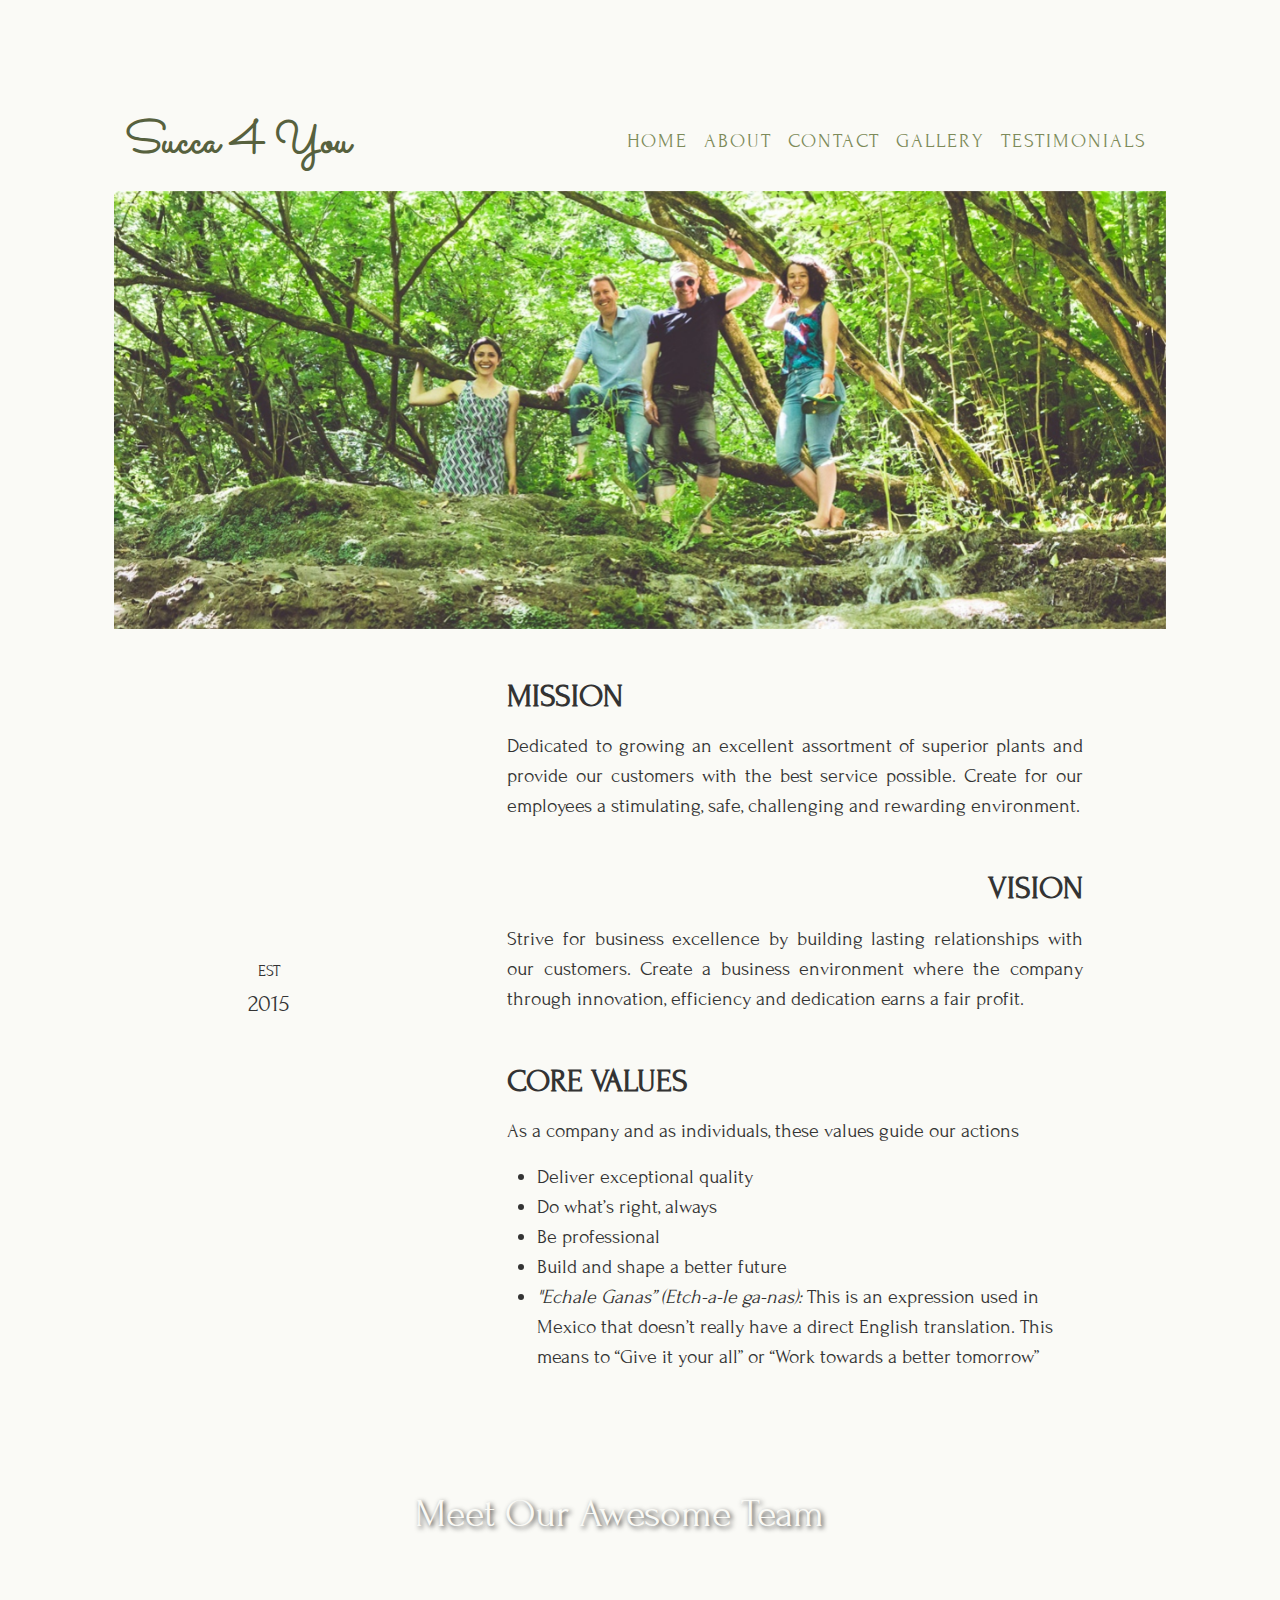
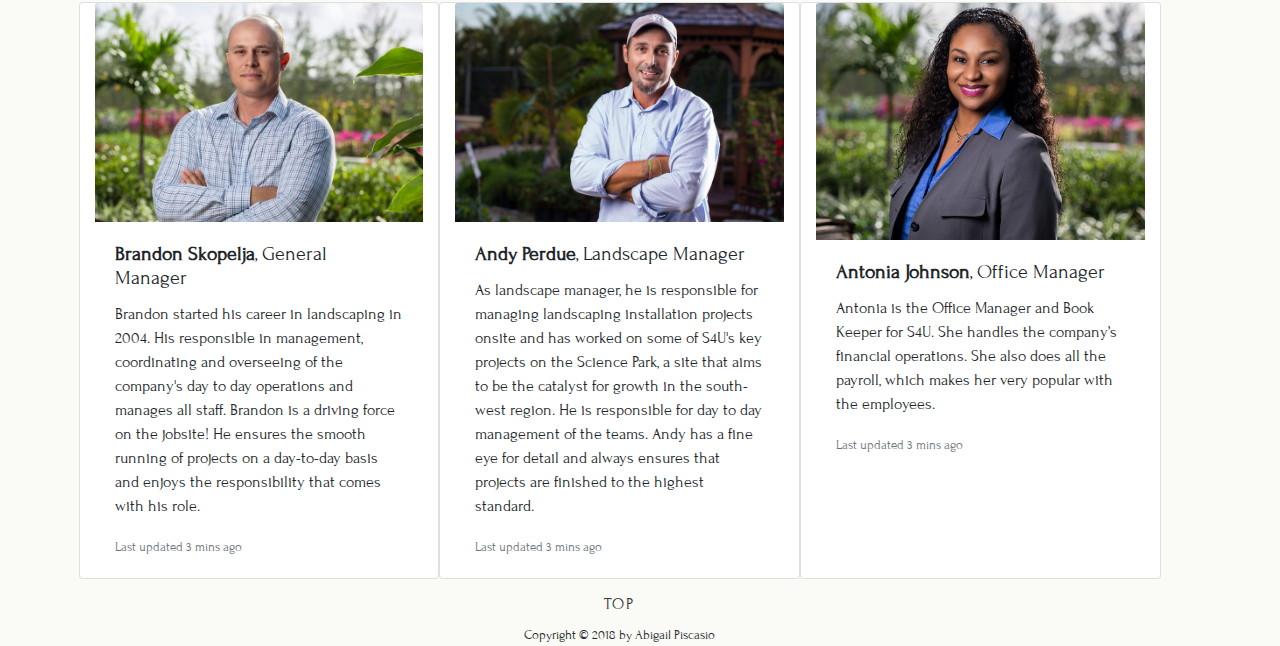
==== about.html @ 158b6eea "capstone1 final-ish" ====
<!DOCTYPE html>
<html lang="en">
<head>
	<meta charset="utf-8">
	<meta name="viewport" content="width=device-width, initial-scale=1.0, maximum-scale=1.0, shrink-to-fit=no">
	<meta http-equiv="X-UA-Compatible" content="IE-Edge">

	<title> Capstone 1 | About Us </title>

	<!-- bootstrap css -->
	<link rel="stylesheet" type="text/css" href="assets/css/bootstrap.min.css">

	<!-- external css -->
	<link rel="stylesheet" type="text/css" href="assets/css/style.css">

	<!-- google fonts -->
	<link href="https://fonts.googleapis.com/css?family=Forum|Kristi|Sacramento|Lusitana" rel="stylesheet">

	<!-- fontawesome -->
	<link rel="stylesheet" href="https://use.fontawesome.com/releases/v5.4.1/css/all.css" integrity="sha384-5sAR7xN1Nv6T6+dT2mhtzEpVJvfS3NScPQTrOxhwjIuvcA67KV2R5Jz6kr4abQsz" crossorigin="anonymous">

	<!-- animate css -->
	<link rel="stylesheet" type="text/css" href="assets/css/animate.css">
</head>
<body>

	<div class="container-fluid"> <!-- px-0 removes padding but not advisable. better use px-0 inside container fluid -->
		<div id="about-land" class="about-land">
			
			<nav id="navbar" class="navbar navbar-expand-lg sticky-top bglightgray">
				<a class="navbar-brand p" href="index.html"><i class="fas fa-spa"></i> Succa 4 You</a>

				<button class="navbar-toggler bglightolive" type="button" data-toggle="collapse" data-target="#navbar-nav">
					<span class="navbar-toggler-icon"></span>
				</button>

				<!-- data-target = navbar-nav (items) -->
				<div id="navbar-nav" class="collapse navbar-collapse"> <!-- holds the menu items -->
					<ul class="navbar-nav text-center ml-auto"> <!-- right indent -->
						<li class="nav-item">
							<a class="nav-link" href="home.html">Home</a>
						</li>
						<li class="nav-item">
							<a class="nav-link active" href="about.html">About</a>
						</li>
						<li class="nav-item">
							<a class="nav-link" href="contact.html">Contact</a>
						</li>
						<li class="nav-item">
							<a class="nav-link" href="gallery.html">Gallery</a>
						</li>
						<li class="nav-item">
							<a class="nav-link" href="testimonials.html">Testimonials</a>
						</li>
					</ul>
				</div> <!-- end navbar items -->

			</nav> <!-- end navbar -->

			<div id="aboutSlides" class="carousel slide" data-ride="carousel">
			  	<div class="carousel-inner">
				    <div class="carousel-item active">
				      	<img class="d-block w-100" src="assets/images/team/team1.jpg" alt="First slide">
					    <div class="carousel-caption d-none d-md-block">
						    <!-- <section id="jumbotron-about" class="jumbotron mb-0">
								<h1 id="landing-about" class="text-center animated zoomIn">Meet our awesome SUCCA-ersss</h1>
							</section> -->
						</div>  
			    	</div>
			    	<div class="carousel-item">
				    	<img class="d-block w-100" src="assets/images/team/team2.jpg" alt="Second slide">
				      		<div class="carousel-caption d-none d-md-block">
					    		<!-- <section id="jumbotron-about" class="jumbotron mb-0">
										<h1 id="landing-about" class="text-center">Meet our awesome SUCCA-ersss</h1>
								</section> -->
					  		</div>
			    		</div>
			    	<div class="carousel-item">
			      		<img class="d-block w-100" src="assets/images/team/team3.jpg" alt="Third slide">
			      		<div class="carousel-caption d-none d-md-block">
				    		<!-- <section id="jumbotron-about" class="jumbotron mb-0">
									<h1 id="landing-about" class="text-center">Meet our awesome SUCCA-ersss</h1>
							</section> --> 
				  		</div>
			    	</div>
				    <div class="carousel-item">
				    	<img class="d-block w-100" src="assets/images/team/team4.jpg" alt="Third slide">
				    	<div class="carousel-caption d-none d-md-block">
				    		<!-- <section id="jumbotron-about" class="jumbotron mb-0">
									<h1 id="landing-about" class="text-center">Meet our awesome SUCCA-ersss</h1>
							</section>  -->
				  		</div>
				    </div>
			    </div> <!-- end of carousel inner -->
			</div> <!-- end of about slides -->


			<div class="row about-section">
				<div class="est col-lg-4 text-center">
					<h6>EST</h6>
					<h4>2015</h4>
					<i class="fas fa-spa"></i>
				</div>
				<div class="col-lg-8">
					<section id="mvsection" class="p-5">
						<h2 class="about-tags mb-3"> Mission </h2>

						<p class="text-justify mb-5">Dedicated to growing an excellent assortment of superior plants and provide our customers with the best service possible. Create for our employees a stimulating, safe, challenging and rewarding environment.</p>


						<h2 class="about-tags mb-3 text-right"> Vision </h2>

						<p class="text-justify mb-5">Strive for business excellence by building lasting relationships with our customers. Create a business environment where the company through innovation, efficiency and dedication earns a fair profit.</p>

						<h2 class="about-tags mb-3"> Core Values </h2>

						<p class="text-justify">As a company and as individuals, these values guide our actions</p>
						<ul>
							<li class="valueslist">Deliver exceptional quality</li>
							<li class="valueslist">Do what’s right, always</li>
							<li class="valueslist">Be professional</li>
							<li class="valueslist">Build and shape a better future</li>
							<li class="valueslist"><em>"Echale Ganas” (Etch-a-le ga-nas): </em>This is an expression used in Mexico that doesn’t really have a direct English translation. This means to “Give it your all” or “Work towards a better tomorrow”</li>
						</ul>

					</section>	<!-- lead makes font size bigger / gives emphasis -->

				</div>

				<section class="row teamsection">

					<div class="col-lg-12 col-md-12 col-12">
						
						<header id="aboutheader" class="col-lg-12">
							<h1 class="py-1 fontlightgray">Meet Our Awesome Team</h1>
							<strong><i class="fab fa-pagelines fontlightgray"></i></strong>
						</header>

						<div class="team1 row">

							<div class="card mb-3 col-lg-4 col-md-4 col-12">
								<img class="card-img-top" src="assets/images/team/staff1.jpg" alt="Card image cap">
								<div class="card-body">
							    	<h5 class="card-title"><strong>Brandon Skopelja</strong>, General Manager</h5>
							    	<p class="card-text">Brandon started his career in landscaping in 2004. His responsible in management, coordinating and overseeing of the company's day to day operations and manages all staff. Brandon is a driving force on the jobsite! He ensures the smooth running of projects on a day-to-day basis and enjoys the responsibility that comes with his role.</p>
								    <p class="card-text"><small class="text-muted">Last updated 3 mins ago</small></p>	
							    </div>
							</div>

							<div class="card mb-3 col-lg-4 col-md-4 col-12">
								<img class="card-img-top" src="assets/images/team/staff2.jpg" alt="Card image cap">
								<div class="card-body">
							    	<h5 class="card-title"><strong>Andy Perdue</strong>, Landscape Manager</h5>
							    	<p class="card-text">As landscape manager, he is responsible for managing landscaping installation projects onsite and has worked on some of S4U's key projects on the Science Park, a site that aims to be the catalyst for growth in the south-west region. He is responsible for day to day management of the teams. Andy has a fine eye for detail and always ensures that projects are finished to the highest standard.
								    <p class="card-text"><small class="text-muted">Last updated 3 mins ago</small></p>	
							    </div>
							</div>

							<div class="card mb-3 col-lg-4 col-md-4 col-12">
								<img class="card-img-top" src="assets/images/team/staff3.jpg" alt="Card image cap">
								<div class="card-body">
							    	<h5 class="card-title"><strong>Antonia Johnson</strong>, Office Manager</h5>
							    	<p class="card-text">Antonia is the Office Manager and Book Keeper for S4U. She handles the company’s financial operations. She also does all the payroll, which makes her very popular with the employees.</p>
								    <p class="card-text"><small class="text-muted">Last updated 3 mins ago</small></p>	
							    </div>
							</div>
							
						</div> <!-- end of team1 -->

					</div>

					<button class="backtotop">
						<a href="#about-land"><i class="fas fa-angle-up"></i></a>
						<h6>TOP</h6>
					</button>

					<footer id="footersection" class="footer bglightgray text-center">
						<div class="contact">
							<a href="https://www.facebook.com/" target="_blank"><i class="fab fa-facebook-square fontdarkolive"></i></a>
							<a href="https://instagram.com/" target="_blank"><i class="fab fa-instagram fontdarkolive"></i></a>
							<a href="https://github.com/" target="_blank"><i class="fab fa-github fontdarkolive"> </i></a>
							<a href="https://gitlab.com/" target="_blank"><i class="fab fa-gitlab fontdarkolive"> </i></a>
							<a href="https://mail.google.com/" target="_blank"><i class="fab fa-github-square fontdarkolive"> </i></a>
						</div>
						<div class="copyright">
							 <small>Copyright &copy; 2018 by Abigail Piscasio</small>
						</div>
					</footer> <!-- end of footer -->

				</section> <!-- end of team section-->
			</div> <!-- end of about section -->			

		</div> <!-- end of about-land -->

	</div> <!-- end of container fluid -->


<!-- jquery first then popper then bootstrap js -->
<!-- jquery -->
<script src="assets/js/jquery-3.3.1.min.js"></script>

<!-- popper -->
<script src="https://cdnjs.cloudflare.com/ajax/libs/popper.js/1.14.3/umd/popper.min.js" integrity="sha384-ZMP7rVo3mIykV+2+9J3UJ46jBk0WLaUAdn689aCwoqbBJiSnjAK/l8WvCWPIPm49" crossorigin="anonymous"></script>

<!-- external bootstrap js -->
<script src="assets/js/bootstrap.min.js"></script>
</body>
</html>
---- assets/css/style.css ----
* {
	margin: 0;
	padding: 0;
	box-sizing: border-box;
	font-family: 'Forum', cursive;
}

html {
	background-color: #fafaf6;
}

#jumbotron-section {
	height: 100vh;
}

.jumbotron hr {
	background-color: #fff;
}

#jumbo-land {
	height: 100vh;
	width: 100%;
	margin: 0 auto;
	padding-top: 15%;
	border-radius: 0; /*bec jumbotron is rounded*/
	background-image: url(../images/bg.jpg);
	background-repeat: no-repeat;
	background-size: cover;
	background-position: center;
	text-align: center;
}

#h1font {
	padding: 15px 0 15px 0;
	color: #fff;
	font-family: 'Sacramento', cursive;
	font-size: 7em;
	font-weight: bolder;
	text-shadow: 5px 5px #333;
/*	-webkit-text-stroke: 1px #333;*/
}

#h1font:hover {
		color: #333;
	text-shadow: 5px 5px #fff;
}

#logoh1 a {
	font-family: 'Sacramento', cursive;
	color: #fff;
	font-size: 6em;
	font-weight: bolder;
	text-shadow: 5px 5px #333;
}

#logoh1 a:hover {
	/*color: #b5b173;*/
	color: #333;
	text-shadow: 5px 5px #fff;
}

a:hover {
	color: #5b6762;
	text-decoration: underline;
}

.jumbotron p {
	background-color: #b5b173;
	margin-top: 250px;
	padding: 10px 0 10px 0;
	width: 70%;
	color: white;
	font-weight: 700;
	letter-spacing: 2px;
	top: 50%;
	left: 50%;
	transform: translate(-50%, -100%);
	position: absolute;
}

#indextohome a {
	text-decoration: none;
	color: #fff;
	font-weight: bolder;
	letter-spacing: 2px;
}

#indextohome {
	background-color: #98ada4;
	color: white;
	border-top: 2px solid #fafaf6;
	border-left: 2px solid #fafaf6;
	padding: 10px 30px 10px 30px;
	border-radius: 20px;
	position: absolute;
	top: 85%;
	left: 50%;
	transform: translate(-50%, 0);
}

#indextohome:hover {
	background-color: #5b6762;
	color: white;
	border-top: 2px solid #fafaf6;
	border-left: 2px solid #fafaf6;
	padding: 10px 30px 10px 30px;
	border-radius: 20px;
}


/*end of landing page*/


.bgdarkolive {
	background-color: #7d8b5a;
}

.bglightolive {
	background-color: #b5b173;
}

.bglightbeige {
	background-color: #eae6d2;
}

.bglightgray {
	background-color: #fafaf6;
}

.bgdarkblue {
	background-color: #5b6762;
}

.bglightblue {
	background-color: #98ada4;
}

.fontdarkolive {
	color: #707d51;
}

.fontlightolive {
	color: #b5b173;
}

.fontlightbeige {
	color: #eae6d2;
}

.fontlightgray {
	color: #fafaf6;
}

.fontdarkblue {
	color: #5b6762;
}

.fontlightblue {
	color: #98ada4;
}

.fontoffblack {
	color: #141414;
}

/*-----------------------start of home page-------------------------*/

.container-fluid {
	background-color: #fafaf6;
}

.home-land {
	width: 85% !important;
	margin: 0 auto;
}

#carouselSlides .carousel-inner img {
	height: 50vh;
	width: 80vh;
}

#carouselSlides {
	width: 99%;
	margin: 0 auto;
}

#navbar {
	padding-top: 100px;
}

.navbar-brand {
	color: #57613e;
	font-size: 45px;
	font-family: 'Sacramento', cursive;
	font-weight: 700;
} /*navbar-brand*/


.nav-link {
	letter-spacing: 2px;
	color: #7d8b5a;
	font-size: 20px;
	text-transform: uppercase;
} /*navbar menu*/

.homepage > q {
	font-size: 26px;
	font-family: 'Lusitana', serif;
	text-align: right !important;
	margin: 10px 30px 20vh 30px;

}

.cardserv {
	border-color: transparent;
    background-color: transparent; 
	position: relative;
} /*services cards*/

.cardserv:after {
	content: "";
    display: block;
    padding-bottom: 100%;
}

.cardserv img {
	position: absolute;
  	width: 100%;
  	height: 100%;
	object-fit: cover;
	position: center;
	border: none;
	border-radius: 0;
	filter: grayscale(100%);
}

.cardserv .card-title {
	background-color: rgba(125,139,90, 0.9);
	color: white;
	padding: 5px;
	letter-spacing: 2px;
	font-weight: bolder;
	border-radius: 20px;
	font-size: 20px;
}

.cardserv:hover img {
	filter: none;
}

.homeintro {
	text-align: center;
}

.homeintro > h2 {
	/*color: #e53939;*/

	color: #5b6762;
	font-weight: bold;
	letter-spacing: 3px;
}

.homeintro h4 {
	color: #332b25;
}

.homeintro a {
	color: #333;
/*	text-decoration-line: none;*/
}

#home-btn {
	margin-top: 1vh;
	margin-bottom: 10vh;
}

#aboutBtn {
	text-decoration-line: none;
	color: white;
}

.homeintro button,
#intro2 button {
	background-color: #98ada4;
	color: white;
	border-top: 2px solid #fafaf6;
	border-left: 2px solid #fafaf6;
	padding: 10px 30px 10px 30px;
	border-radius: 20px;
}

.homeintro button:hover,
#intro2 button:hover {
	background-color: #5b6762;
	color: white;
	border-top: 2px solid #fafaf6;
	border-left: 2px solid #fafaf6;
	padding: 10px 30px 10px 30px;
	border-radius: 20px;
}

.backtotop {
	background-color: transparent !important;
	color: #333 !important;
}

#bookusBtn {
	text-decoration-line: none;
	color: white;
}

.fa-arrow-down {
	margin-top: 10px;
	font-size: 60px;
	color: #5b6762;
}

.intro {
	width: 100%;
	height: 30vh;
	background-image: url(../images/bg3.jpg);
	background-size: cover;
	background-attachment: fixed;
}

.row1 {
	text-align: center;
}

.row1 h3 {
	margin-top: 40vh;
}

.intro1 {
	text-align: center;
}

.intro1-img {
	width: 80%;
	height: 400px;
}

.intro1-img:hover {

}

.intro1-start {
	margin-top: 350px;
}

.intro2 {
	margin-top: 10vh;
	height: 30vh;
	background-image: url(../images/bg6.jpg);
	background-size: cover;
	background-attachment: fixed;
	text-align: center;
}

.intro2 h3 {
	margin-top: 35vh;
	text-align: center;
}

.intro2 .card-img {
	height: 300px;
	border: none;
	border-radius: 0;
}

.intro2 .card {
	padding: 0;
}

.intro2-start {
	margin-top: 35vh;
}

#galleryBtn {
	text-decoration-line: none;
	color: white;
}

.backtotop {
	background-color: transparent;
	border: none;
	margin: 0 auto;
	width: 100%;
	font-size: 28px;
	letter-spacing: 2px;
	font-weight: bolder;
}

.fa-angle-up {
	color: black;
}

#footersection {
	background-color: #fafaf6;
	align-content: center;
	width: 100%;
	float: left;
	z-index: -1;
	position: relative;
}

#footersection > small {
	background-color: #fafaf6;
	font-size: 16px;
	padding-top: 20px;
	padding-bottom: 20px;
	text-align: right;
}

.copyright{
	width: 100%;
	margin: 0 auto;
	z-index: 1;	
}

@media only screen and (min-width: 960px) {
	.contact {
		font-size: 32px;
		text-align: center;
		z-index: 2;
	    position: absolute;
	    right: 0px;
	    top: 0px;
	}
}


/*end of home page*/

/*-----------------------start of about page-------------------------*/

/*about page*/

#jumbotron-about {
	background-color: transparent;
}

.about-land {
	width: 85%;
	margin: 0 auto;
	font-family: 'Kristi' cursive;
}

.about-section {
	width: 99%;
	height: 200px;
}

#about-land .navbar-brand {
	letter-spacing: 0;
} /*navbar-brand*/

#aboutSlides .carousel-inner img {
	/*height: 55vh;*/
	width: 100%;
}

#aboutSlides {
	width: 99%;
	margin: 0 auto;
}

.zoomIn {
	animation-duration: 20s;
}

.about-tags {
	font-weight: bold;
}

.est {
	width: 100%;
	height: 100%;
	margin: auto;
	font-size: 88px;
	color: #333;
	font-weight: bolder;
}
.est > h6 {
	margin-top: 30px;
}

#mvsection {
	height: 100%;
	color: #333; /*off white*/
}

#mvsection h2 {
	text-transform: uppercase;
}

#mvsection > p {
	font-size: 20px;
	letter-spacing: normal;
} 

.valueslist {
	margin-left: 30px;
	font-size: 20px;
	letter-spacing: normal;
}

.teamsection {
	background-image: url(../images/bg5.jpg);
	height: 200px;
	background-position: bottom;
	background-size: cover;
	background-attachment: fixed;
}

#aboutheader {
	margin-top: 50px;
	font-size: 24px;
	text-align: center;
	margin-bottom: 60px;
	text-shadow: 2px 2px 5px #333;
	/*text-shadow: 0 0 3px #FF0000, 0 0 5px #0000FF;*/
}


/*end of about page*/

/*-----------------------start of contact page-------------------------*/
.contact-land {
	height: 100vh;
	width: 85%;
	margin: 0 auto;
}

.contactpage {
	/*text-align: center;*/
	width: 99%;
	height: 200px;
	margin: 0 auto;
	background-image: url(../images/bg8.png);
	background-position: bottom;
	background-size: cover;
	background-attachment: fixed;
}

#contactheader {
	margin-top: 50px;
	font-size: 24px;
	text-align: center;
	margin-bottom: 60px;
	text-shadow: 2px 2px 5px #333;
	/*text-shadow: 0 0 3px #FF0000, 0 0 5px #0000FF;*/
}

.contactsection {
	margin-top: 20px;
	margin-right: 0px; 
    margin-left: 0px; 
}

.form-group > input,
.form-group > textarea,
.form-group > #sel1 {
	background-color: white;
    border: 2px solid #b5b173;
}

.form-group > label {
	color: #3a2c17;
}

.form-group {
	margin: 0;
}

.right-form {
	position: relative;
}

.right-contact form button {
	background-color: #98ada4;
	color: white;
	border-top: 2px solid #fafaf6;
	border-left: 2px solid #fafaf6;
	padding: 10px 30px 10px 30px;
	border-radius: 20px;
	position: absolute;
	top: 50%;
	left: 50%;
	transform: translate(0, 450%);
}

.right-contact form button:hover {
	background-color: #5b6762;
	color: white;
	border-top: 2px solid #fafaf6;
	border-left: 2px solid #fafaf6;
	padding: 10px 30px 10px 30px;
	border-radius: 20px;
}

.right-contact {
	width: 100%;
	padding-top: 10px;
	background-color: rgba(245,245,220, 0.3);
	border: 1px solid #7d8b5a;
	color: #3a2c17;
	background-color: #eae6d2;
}

#contactSlides .carousel-inner img {
	/*height: 40vh;*/
}

#contactSlides {
	width: 99%;
	margin: 0 auto;
}

.right-contact h2 {
	text-align: center;
	margin-top: 5px;
	margin-bottom: 20px;
}

.fa-telegram-plane {
	font-size: 22px;
}

.contact-details {
	color: #3a2c17;
	text-align: center;
}

.contact-details > h5 {
	font-weight: bold;
	font-size: 24px;
	text-align: center;
}

.contact-details > small {
	font-size: 16px;
	width: 80%;
	text-align: center;
}

.contact-submit {
		width: 100%;
		text-align: right !important;
		padding-right: 50px;
	}

@media only screen (min-width: 960px) {
	.contact-submit {
		width: 100%;
		text-align: right !important;
		padding-right: 50px;
	}
}


.followme {
	margin-top: 20px;
	margin-left: 20px;
}

.followme a {
	font-size: 50px;
	letter-spacing: 5px;
	-webkit-text-stroke: 1px #7d8b5a;
}

.followme h4 {
	text-align: center;
	width: 215px;
	font-weight: bold;
	font-size: 30px;
	color: 	#e0e2dc;
	letter-spacing: 2px;
	color: #e53939;
}

/*end of contact page*/

/*------------------- start of gallery page-------------------*/

.gallery-land {
	width: 85%;
	margin: 0 auto;
}

.modal-container {
	width: 99%;
	height: 200px;
	margin: 0 auto;	
	background-image: url(../images/bg9.jpg);
	background-size: cover;
	background-attachment: fixed;
}

#galleryheader {
	margin-top: 50px;
	font-size: 24px;
	text-align: center;
	margin-bottom: 60px;
	text-shadow: 2px 2px 5px #333;
	/*text-shadow: 0 0 3px #FF0000, 0 0 5px #0000FF;*/
}

.breadcrumb {
	background-color: transparent;
	font-size: 24px;
}

.modal-container h4 {
	margin-top: 40px;
	font-size: 32px;
	font-weight: bold;
	text-align: center;
	color: #5b6762;
}

@media only screen and (max-width: 400px) {

	.modal-container h4 {
		margin-top: 0;
	}
}

.gallery-items img {
	max-height: 230px;
	/*object-fit: contain;*/
}

.gallery-items {
	margin-bottom: 30px;
	background-color: #eae6d2;
}

.gallery-items > h3 {
	margin-top: 10px;
}

#head-gall {
	text-transform: uppercase;
	letter-spacing: 0.5em;
}

.breadcrumb-item > a {
	color: #5b6762;
}

.badge {
	background-color: #98ada4;
}

.modal-content {
 min-height: 100%;
 height: auto;
 border-radius: 0;
 color: #5b6762;
 /*background: transparent;*/
}

.carousel-inner > .item > img {
 margin: 0 auto;
 max-width: 720px;
 max-height: 960px;
}

.gallery-items .card-img-top {
	width: 100%;
	max-height: 300px;
}

@media only screen and (min-width: 401px) and (max-width: 960px) {
	.card-img-top {
		width: 100%;
		max-height: 120px;
	}
}


/*end of gallery*/

/*------------------- start of testimonial page-------------------*/

.testimonial-land {
	width: 85%;
	margin: 0 auto;
}

.testimonialpage {
	width: 99%;
	height: 200px;
	margin: 0 auto;	
	background-image: url(../images/bg5.jpg);
	background-size: cover;
	background-attachment: fixed;
}

#testimonialheader {
	margin-top: 50px;
	font-size: 24px;
	text-align: center;
	margin-bottom: 60px;
	text-shadow: 2px 2px 5px #333;
	/*text-shadow: 0 0 3px #FF0000, 0 0 5px #0000FF;*/
}

.testimonial-section {
	width: 85%;
	margin-top: 2vh;
}

.testimonial-section p {
	font-size: 20px;
}


/*mobile styles*/
@media only screen and (max-width: 400px) {

	.home-land {
		height: 100vh;
		width: 100%;
		margin: 0 auto;
	}

	#h1font {
		color: #fff;
		font-size: 4em;
		text-shadow: 5px 5px #333;
	}

	#logoh1 a {
		color: #fff;
		font-size: 4em;
		font-weight: bolder;
		text-shadow: 5px 5px #333;
	}

	#h1font:hover {
		color: #333;
		text-shadow: 5px 5px #fff;
	}

	#logoh1 a:hover {
		color: #333;
		text-shadow: 5px 5px #fff;
	}

	.jumbotron p {
		margin-top: 190px;
		transform: translate(-50%, -100%);
		font-size: 20px;
	}

	#navbar {
		padding-top: 30px;
	}


	.navbar-brand {
		font-size: 24px;
		letter-spacing: 0;
	}

	.nav-link {
		letter-spacing: 2px;
		font-size: 16px;
	} /*navbar menu*/

/*home page*/

	#bookusBtn {
		margin-bottom: 30px;
	}

	.intro1 {
		width: 100% !important;
		margin: 0 auto;
	}

	.intro1 > .row {
		width: 100%;
		padding: 0;
		margin: 0 auto;
	}

	#introfirstimg {
		margin-top: 1100px;
	}

	.intro1-start {
		margin-top: 20px;
	}

	.intro-1start h4 {
		margin-top: -200px;
	}


	.intro1-img {
		width: 100%;
	}

	.intro2 {
		margin-top: 10vh;
		width: 100%;
		height: 30vh;
		background-image: url(../images/bg6.jpg);
		background-size: cover;
		background-attachment: fixed;
		text-align: center;
	}

	.copyright{
		width: 100%;
		margin: 0 auto;
		z-index: 1;	
		display: block;
	}

	.contact {
		font-size: 32px;
		text-align: center;
	}

/*about page*/
	.about-section {
		width: 100%;
		margin: 0 auto;
	}

	.about-land {
		width: 100%;
	}

	#est {
		margin-top: 20px;
	}

	.p-5 {
    	padding: 1rem!important; 
	}

/*contact page*/
	.contactpage {
		background-size: cover;
		background-attachment: fixed;
	}

	.right-contact {
		width: 100%;
		text-align: center;
		padding-bottom: 20px;
		display: block;
	    top: 10px;
	}

	.contactSlides {
		margin-top: 10px;
		margin-bottom: 10px;
	}

/*gallery page*/

	.container {
		width: 100%;
		padding: 0;
	}

}

/*tablet styles*/
@media only screen and (min-width: 401px) and (max-width: 960px) {

	#logoh1 {
		transform: translate(0%, 75%);
		/*position: absolute;*/
	}

	#navbar {
		padding-top: 30px;
	}

	.nav-link {
		letter-spacing: 2px;
		font-size: 18px;
	} /*navbar menu*/

/*home page*/
	.intro1-start {
		margin-top: 500px;
	}

	.contact {
		font-size: 32px;
		text-align: center;
	}

/*contact page*/
	.right-contact {
		width: 100%;
		/*height:100%;*/
		padding-bottom: 20px;
	}

	.left-contact {
		width: 100%;
		/*transform: translate(0, -9%);*/
	}

	.contact-submit {
		width: 100%;
		text-align: center;
	}

}
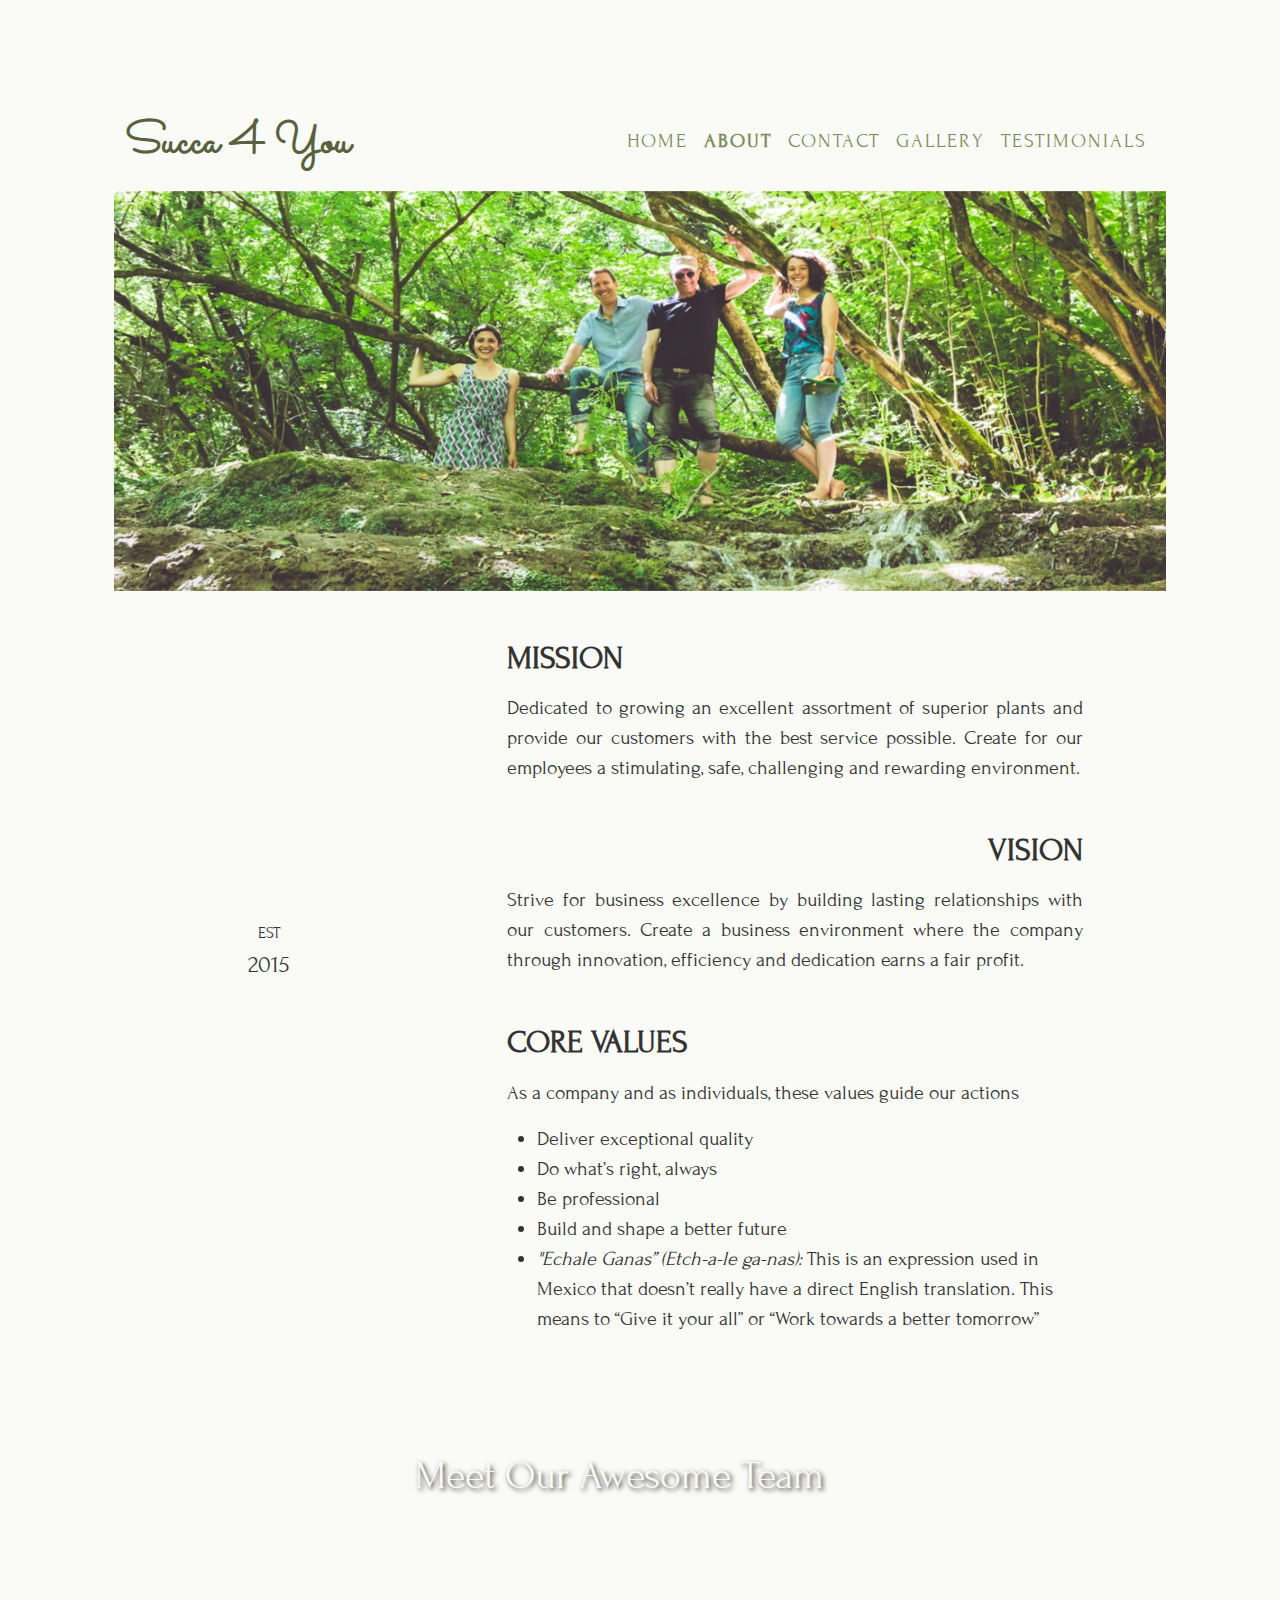
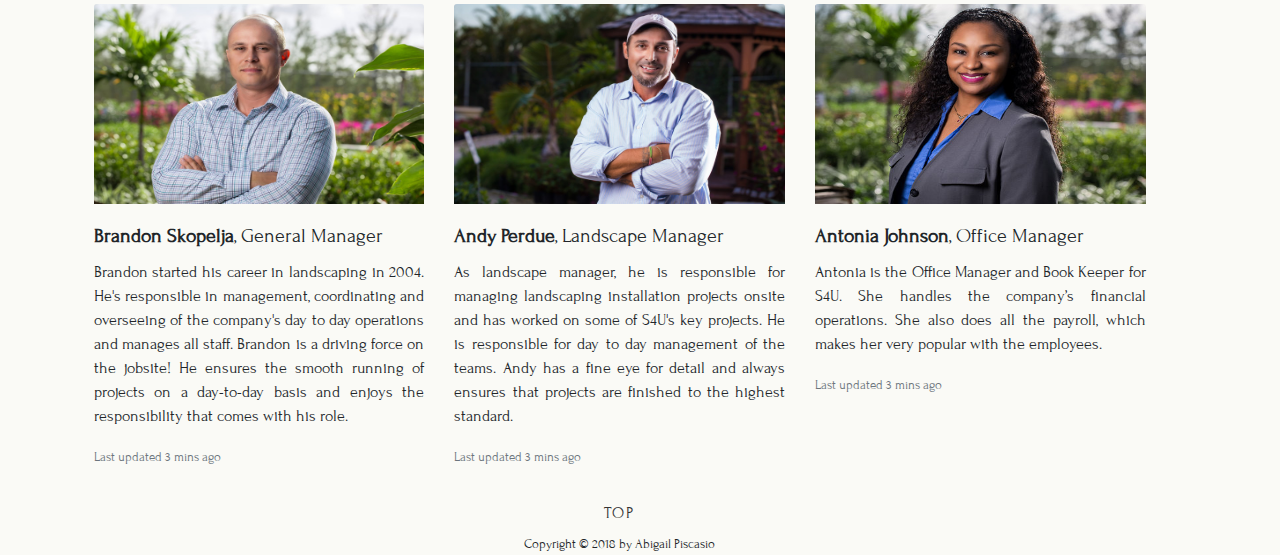
==== commit 8285ef2e: "contains cap1 v1.0" ====
--- a/about.html
+++ b/about.html
@@ -5,10 +5,17 @@
 	<meta name="viewport" content="width=device-width, initial-scale=1.0, maximum-scale=1.0, shrink-to-fit=no">
 	<meta http-equiv="X-UA-Compatible" content="IE-Edge">
 
-	<title> Capstone 1 | About Us </title>
+	<title> Succa 4 You | About Us </title>
+
+	<link rel="shortcut icon" type="text/css" href="assets/images/logo1.png">
 
 	<!-- bootstrap css -->
-	<link rel="stylesheet" type="text/css" href="assets/css/bootstrap.min.css">
+	<link rel="stylesheet" href="https://maxcdn.bootstrapcdn.com/bootstrap/4.1.3/css/bootstrap.min.css">
+
+	<!-- jquery first then popper then bootstrap js -->
+	<script src="https://ajax.googleapis.com/ajax/libs/jquery/3.3.1/jquery.min.js"></script>
+    <script src="https://cdnjs.cloudflare.com/ajax/libs/popper.js/1.14.3/umd/popper.min.js"></script>
+    <script src="https://maxcdn.bootstrapcdn.com/bootstrap/4.1.3/js/bootstrap.min.js"></script>
 
 	<!-- external css -->
 	<link rel="stylesheet" type="text/css" href="assets/css/style.css">
@@ -57,7 +64,7 @@
 
 			</nav> <!-- end navbar -->
 
-			<div id="aboutSlides" class="carousel slide" data-ride="carousel">
+			<div id="aboutSlides" class="carousel slide" data-ride="carousel" data-interval="4000">
 			  	<div class="carousel-inner">
 				    <div class="carousel-item active">
 				      	<img class="d-block w-100" src="assets/images/team/team1.jpg" alt="First slide">
@@ -142,7 +149,7 @@
 								<img class="card-img-top" src="assets/images/team/staff1.jpg" alt="Card image cap">
 								<div class="card-body">
 							    	<h5 class="card-title"><strong>Brandon Skopelja</strong>, General Manager</h5>
-							    	<p class="card-text">Brandon started his career in landscaping in 2004. His responsible in management, coordinating and overseeing of the company's day to day operations and manages all staff. Brandon is a driving force on the jobsite! He ensures the smooth running of projects on a day-to-day basis and enjoys the responsibility that comes with his role.</p>
+							    	<p class="card-text text-justify">Brandon started his career in landscaping in 2004. He's responsible in management, coordinating and overseeing of the company's day to day operations and manages all staff. Brandon is a driving force on the jobsite! He ensures the smooth running of projects on a day-to-day basis and enjoys the responsibility that comes with his role.</p>
 								    <p class="card-text"><small class="text-muted">Last updated 3 mins ago</small></p>	
 							    </div>
 							</div>
@@ -151,7 +158,7 @@
 								<img class="card-img-top" src="assets/images/team/staff2.jpg" alt="Card image cap">
 								<div class="card-body">
 							    	<h5 class="card-title"><strong>Andy Perdue</strong>, Landscape Manager</h5>
-							    	<p class="card-text">As landscape manager, he is responsible for managing landscaping installation projects onsite and has worked on some of S4U's key projects on the Science Park, a site that aims to be the catalyst for growth in the south-west region. He is responsible for day to day management of the teams. Andy has a fine eye for detail and always ensures that projects are finished to the highest standard.
+							    	<p class="card-text text-justify">As landscape manager, he is responsible for managing landscaping installation projects onsite and has worked on some of S4U's key projects. He is responsible for day to day management of the teams. Andy has a fine eye for detail and always ensures that projects are finished to the highest standard.
 								    <p class="card-text"><small class="text-muted">Last updated 3 mins ago</small></p>	
 							    </div>
 							</div>
@@ -160,7 +167,7 @@
 								<img class="card-img-top" src="assets/images/team/staff3.jpg" alt="Card image cap">
 								<div class="card-body">
 							    	<h5 class="card-title"><strong>Antonia Johnson</strong>, Office Manager</h5>
-							    	<p class="card-text">Antonia is the Office Manager and Book Keeper for S4U. She handles the company’s financial operations. She also does all the payroll, which makes her very popular with the employees.</p>
+							    	<p class="card-text text-justify">Antonia is the Office Manager and Book Keeper for S4U. She handles the company’s financial operations. She also does all the payroll, which makes her very popular with the employees.</p>
 								    <p class="card-text"><small class="text-muted">Last updated 3 mins ago</small></p>	
 							    </div>
 							</div>
@@ -194,15 +201,5 @@
 
 	</div> <!-- end of container fluid -->
 
-
-<!-- jquery first then popper then bootstrap js -->
-<!-- jquery -->
-<script src="assets/js/jquery-3.3.1.min.js"></script>
-
-<!-- popper -->
-<script src="https://cdnjs.cloudflare.com/ajax/libs/popper.js/1.14.3/umd/popper.min.js" integrity="sha384-ZMP7rVo3mIykV+2+9J3UJ46jBk0WLaUAdn689aCwoqbBJiSnjAK/l8WvCWPIPm49" crossorigin="anonymous"></script>
-
-<!-- external bootstrap js -->
-<script src="assets/js/bootstrap.min.js"></script>
 </body>
 </html>--- a/assets/css/style.css
+++ b/assets/css/style.css
@@ -41,7 +41,7 @@
 }
 
 #h1font:hover {
-		color: #333;
+	color: #333;
 	text-shadow: 5px 5px #fff;
 }
 
@@ -65,17 +65,18 @@
 }
 
 .jumbotron p {
-	background-color: #b5b173;
-	margin-top: 250px;
+	background-color: rgba(255,255,255, 0.9);
+	margin-top: 220px;
 	padding: 10px 0 10px 0;
 	width: 70%;
-	color: white;
-	font-weight: 700;
-	letter-spacing: 2px;
+	color: #7d8b5a;
 	top: 50%;
 	left: 50%;
 	transform: translate(-50%, -100%);
 	position: absolute;
+	letter-spacing: 5px;
+	font-weight: bolder;
+	border-radius: 10px;
 }
 
 #indextohome a {
@@ -88,12 +89,14 @@
 #indextohome {
 	background-color: #98ada4;
 	color: white;
-	border-top: 2px solid #fafaf6;
-	border-left: 2px solid #fafaf6;
+	border-top: 3px solid #fafaf6;
+	border-left: 3px solid #fafaf6;
+	border-bottom: 1px solid gray;
+	border-right: 1px solid gray;
 	padding: 10px 30px 10px 30px;
 	border-radius: 20px;
 	position: absolute;
-	top: 85%;
+	top: 80%;
 	left: 50%;
 	transform: translate(-50%, 0);
 }
@@ -101,10 +104,17 @@
 #indextohome:hover {
 	background-color: #5b6762;
 	color: white;
-	border-top: 2px solid #fafaf6;
-	border-left: 2px solid #fafaf6;
+	border-top: 3px solid #fafaf6;
+	border-left: 3px solid #fafaf6;
+	border-bottom: 1px solid gray;
+	border-right: 1px solid gray;
 	padding: 10px 30px 10px 30px;
 	border-radius: 20px;
+}
+
+#indextohome a {
+	letter-spacing: 5px;
+	font-weight: bold;
 }
 
 
@@ -175,9 +185,19 @@
 }
 
 #carouselSlides .carousel-inner img {
-	height: 50vh;
+	/*height: 50vh;*/
+	height: 500px;
 	width: 80vh;
-}
+	/*transition-duration: 1s;*/
+}
+
+@media only screen and (max-width: 400px) {
+
+	#carouselSlides .carousel-inner img {
+		max-height: 300px;
+	}	
+}
+
 
 #carouselSlides {
 	width: 99%;
@@ -203,12 +223,15 @@
 	text-transform: uppercase;
 } /*navbar menu*/
 
+#navbar-nav .active {
+	font-weight: bold;
+}
+
 .homepage > q {
 	font-size: 26px;
 	font-family: 'Lusitana', serif;
 	text-align: right !important;
 	margin: 10px 30px 20vh 30px;
-
 }
 
 .cardserv {
@@ -309,13 +332,7 @@
 	color: white;
 }
 
-.fa-arrow-down {
-	margin-top: 10px;
-	font-size: 60px;
-	color: #5b6762;
-}
-
-.intro {
+#jumbobg {
 	width: 100%;
 	height: 30vh;
 	background-image: url(../images/bg3.jpg);
@@ -323,16 +340,35 @@
 	background-attachment: fixed;
 }
 
+.fa-arrow-down {
+	margin-top: 10px;
+	font-size: 60px;
+	color: #5b6762;
+}
+
+/*.intro {
+	width: 100%;
+	height: 30vh;
+	background-image: url(../images/bg3.jpg);
+	background-size: cover;
+	background-attachment: fixed;
+}*/
+
 .row1 {
 	text-align: center;
 }
 
-.row1 h3 {
-	margin-top: 40vh;
+.fa-arrow-down:hover {
+	text-decoration-line: none;
 }
 
 .intro1 {
 	text-align: center;
+}
+
+.vertical-center {
+	top: 50%;
+	transform: translateY(25%);
 }
 
 .intro1-img {
@@ -340,12 +376,8 @@
 	height: 400px;
 }
 
-.intro1-img:hover {
-
-}
-
 .intro1-start {
-	margin-top: 350px;
+	margin-top: 100px;
 }
 
 .intro2 {
@@ -374,6 +406,15 @@
 
 .intro2-start {
 	margin-top: 35vh;
+}
+
+#intro2 img:hover {
+	transform: scale(1.2);
+	z-index: 500;
+}
+
+#intro2 h4 {
+	margin-top: 30px;
 }
 
 #galleryBtn {
@@ -409,13 +450,20 @@
 	font-size: 16px;
 	padding-top: 20px;
 	padding-bottom: 20px;
-	text-align: right;
+	text-align: center;
 }
 
 .copyright{
 	width: 100%;
-	margin: 0 auto;
-	z-index: 1;	
+}
+
+.contact .fab:hover {
+	transform: scale(1.5);
+}
+
+#disclaimer {
+	width: 80%;
+	text-align: left;
 }
 
 @media only screen and (min-width: 960px) {
@@ -456,8 +504,14 @@
 } /*navbar-brand*/
 
 #aboutSlides .carousel-inner img {
-	/*height: 55vh;*/
+	height: 400px;
 	width: 100%;
+}
+
+@media only screen and (max-width: 400px) {
+	#aboutSlides .carousel-inner img {
+		height: 250px;
+	}
 }
 
 #aboutSlides {
@@ -499,6 +553,19 @@
 	letter-spacing: normal;
 } 
 
+@media only screen and (max-width: 400px) {
+	.est > h6 {
+		margin-top: 50px;
+	}
+	#mvsection {
+		margin-top: 90px;
+	}
+	.team1 .card-img-top {
+		width: 85%;
+		align-items: center;
+	}
+}
+
 .valueslist {
 	margin-left: 30px;
 	font-size: 20px;
@@ -520,6 +587,22 @@
 	margin-bottom: 60px;
 	text-shadow: 2px 2px 5px #333;
 	/*text-shadow: 0 0 3px #FF0000, 0 0 5px #0000FF;*/
+}
+
+.team1 .card {
+	margin-top: 40px;
+	background-color: transparent;
+	border: none;
+	align-items: center;
+}
+
+.team1 .card-body {
+	padding-left: 0;
+	padding-right: 0;
+}
+
+.team1 .card-img-top {
+	max-height: 200px;
 }
 
 
@@ -574,28 +657,25 @@
 }
 
 .right-form {
-	position: relative;
-}
-
-.right-contact form button {
+	/*position: relative;*/
+}
+
+.contact-submit button {
 	background-color: #98ada4;
 	color: white;
 	border-top: 2px solid #fafaf6;
 	border-left: 2px solid #fafaf6;
-	padding: 10px 30px 10px 30px;
+	padding: 5px 20px 5px 20px;
 	border-radius: 20px;
-	position: absolute;
-	top: 50%;
-	left: 50%;
-	transform: translate(0, 450%);
-}
-
-.right-contact form button:hover {
+
+}
+
+.contact-submit button:hover {
 	background-color: #5b6762;
 	color: white;
 	border-top: 2px solid #fafaf6;
 	border-left: 2px solid #fafaf6;
-	padding: 10px 30px 10px 30px;
+	padding: 5px 20px 5px 20px;
 	border-radius: 20px;
 }
 
@@ -608,10 +688,6 @@
 	background-color: #eae6d2;
 }
 
-#contactSlides .carousel-inner img {
-	/*height: 40vh;*/
-}
-
 #contactSlides {
 	width: 99%;
 	margin: 0 auto;
@@ -645,19 +721,17 @@
 }
 
 .contact-submit {
-		width: 100%;
-		text-align: right !important;
-		padding-right: 50px;
-	}
-
-@media only screen (min-width: 960px) {
-	.contact-submit {
-		width: 100%;
-		text-align: right !important;
-		padding-right: 50px;
-	}
-}
-
+	width: 100%;
+	text-align: right !important;
+}
+
+@media only screen and (max-width: 400px) {
+
+	.right-contact {
+		/*max-height: 800px;*/
+		margin-bottom: 20px;
+	}	
+}
 
 .followme {
 	margin-top: 20px;
@@ -770,7 +844,12 @@
 
 .gallery-items .card-img-top {
 	width: 100%;
-	max-height: 300px;
+	height: 300px;
+}
+
+.gallery-land .gallery-items:hover {
+	transform: scale(1.3);
+	z-index: 499;
 }
 
 @media only screen and (min-width: 401px) and (max-width: 960px) {
@@ -778,6 +857,29 @@
 		width: 100%;
 		max-height: 120px;
 	}
+}
+
+.modal-content {
+	border-radius: 10px;
+	background-color: #eae6d2; 
+}
+
+.modal-content .btn {
+	background-color: #98ada4;
+	color: white;
+	border-top: 2px solid #fafaf6;
+	border-left: 2px solid #fafaf6;
+	padding: 10px 30px 10px 30px;
+	border-radius: 20px;
+}
+
+.modal-content .btn:hover {
+	background-color: #5b6762;
+	color: white;
+	border-top: 2px solid #fafaf6;
+	border-left: 2px solid #fafaf6;
+	padding: 10px 30px 10px 30px;
+	border-radius: 20px;
 }
 
 
@@ -827,6 +929,17 @@
 		margin: 0 auto;
 	}
 
+	#logoh1 {
+		top: 50%;
+		transform: translateY(-50%);
+		position: absolute;
+	}
+
+	#jumbo-land .container p {
+		font-size: 14px;
+		margin-top: 180px;
+	}
+
 	#h1font {
 		color: #fff;
 		font-size: 4em;
@@ -860,7 +973,6 @@
 		padding-top: 30px;
 	}
 
-
 	.navbar-brand {
 		font-size: 24px;
 		letter-spacing: 0;
@@ -871,6 +983,10 @@
 		font-size: 16px;
 	} /*navbar menu*/
 
+	.homepage > q {
+		font-size: 22px;
+	}
+
 /*home page*/
 
 	#bookusBtn {
@@ -889,7 +1005,7 @@
 	}
 
 	#introfirstimg {
-		margin-top: 1100px;
+		margin-top: 200px;
 	}
 
 	.intro1-start {
@@ -900,7 +1016,13 @@
 		margin-top: -200px;
 	}
 
-
+	#intro1-img-2nd {
+		margin-top: 100px;
+	}
+
+	#intro1-img-3rd {
+		margin-top: 50px;
+	}
 	.intro1-img {
 		width: 100%;
 	}
@@ -934,7 +1056,7 @@
 	}
 
 	.about-land {
-		width: 100%;
+		/*width: 100%;*/
 	}
 
 	#est {
@@ -981,6 +1103,10 @@
 		/*position: absolute;*/
 	}
 
+	.jumbotron p {
+		margin-top: 250px;
+	}
+
 	#navbar {
 		padding-top: 30px;
 	}
@@ -992,7 +1118,11 @@
 
 /*home page*/
 	.intro1-start {
-		margin-top: 500px;
+		margin-top: 75px;
+	}
+
+	.team1 .card-img-top {
+		max-height: 124px;
 	}
 
 	.contact {
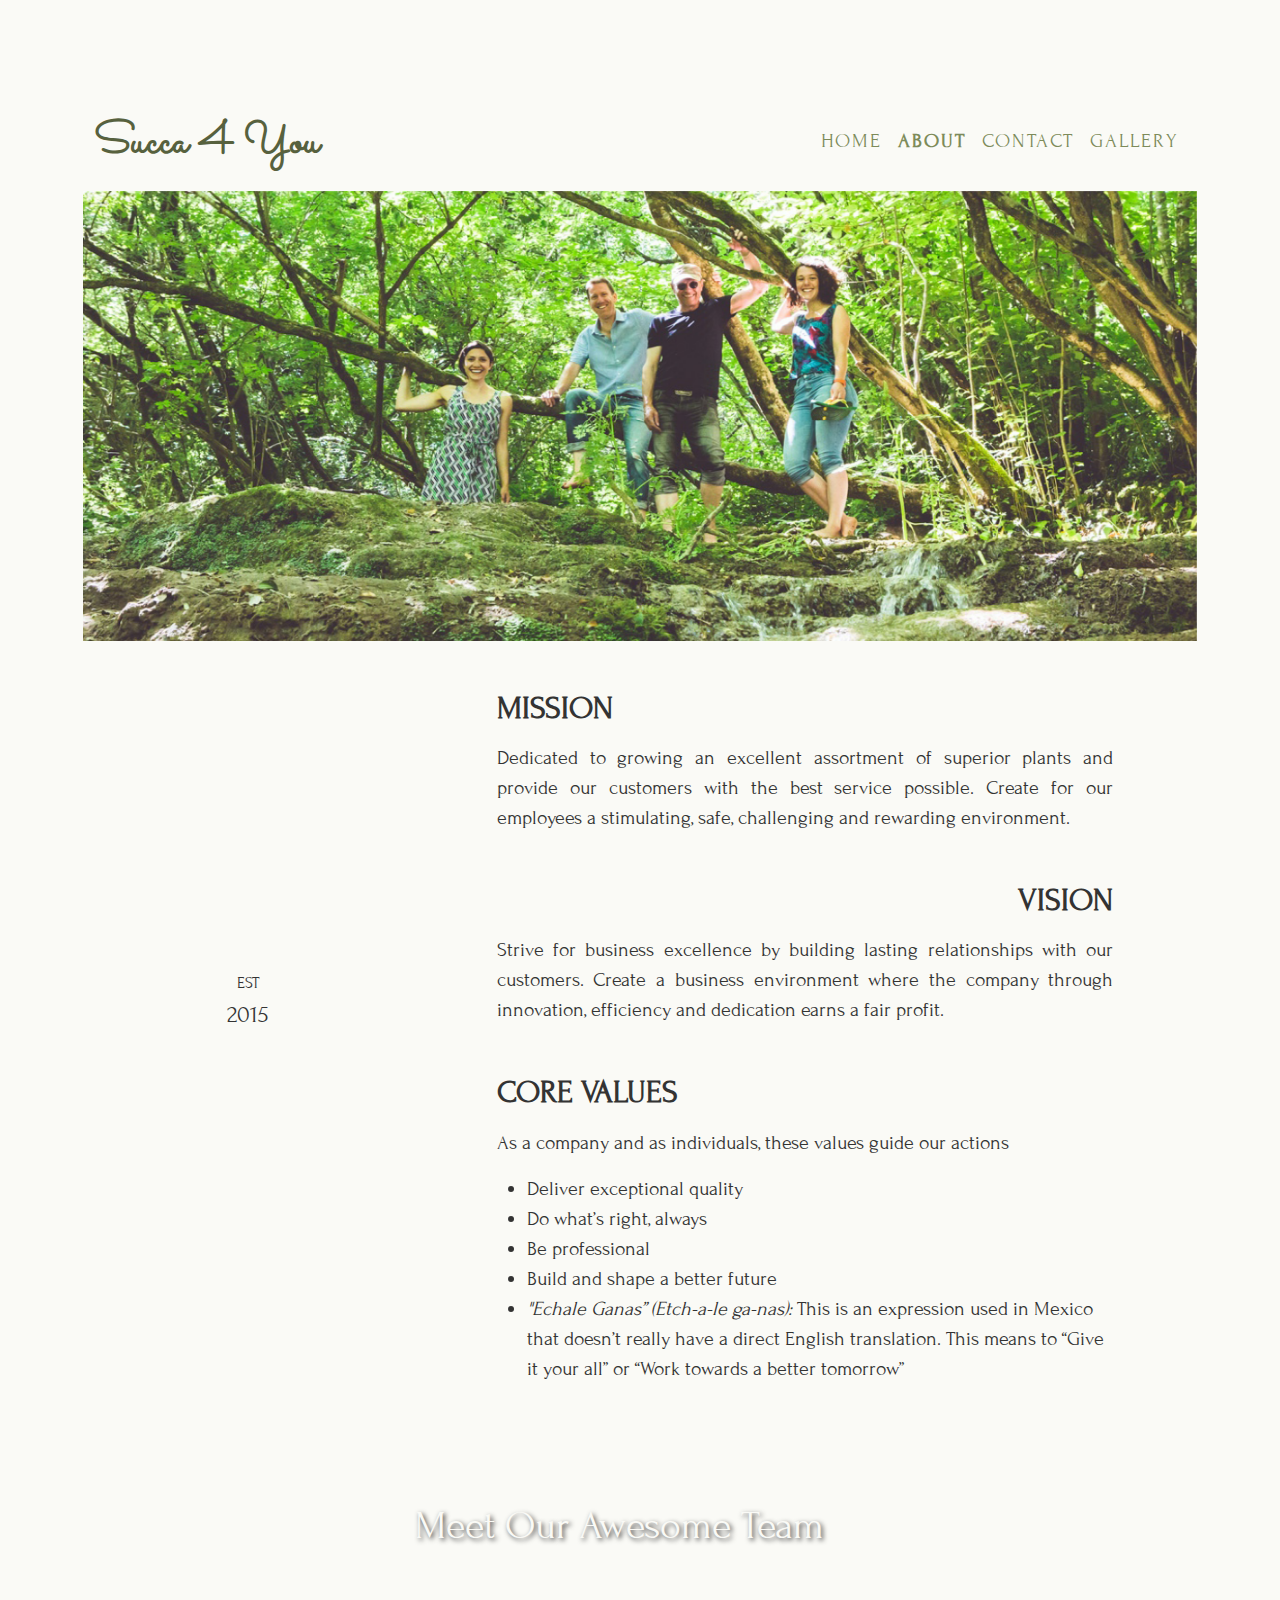
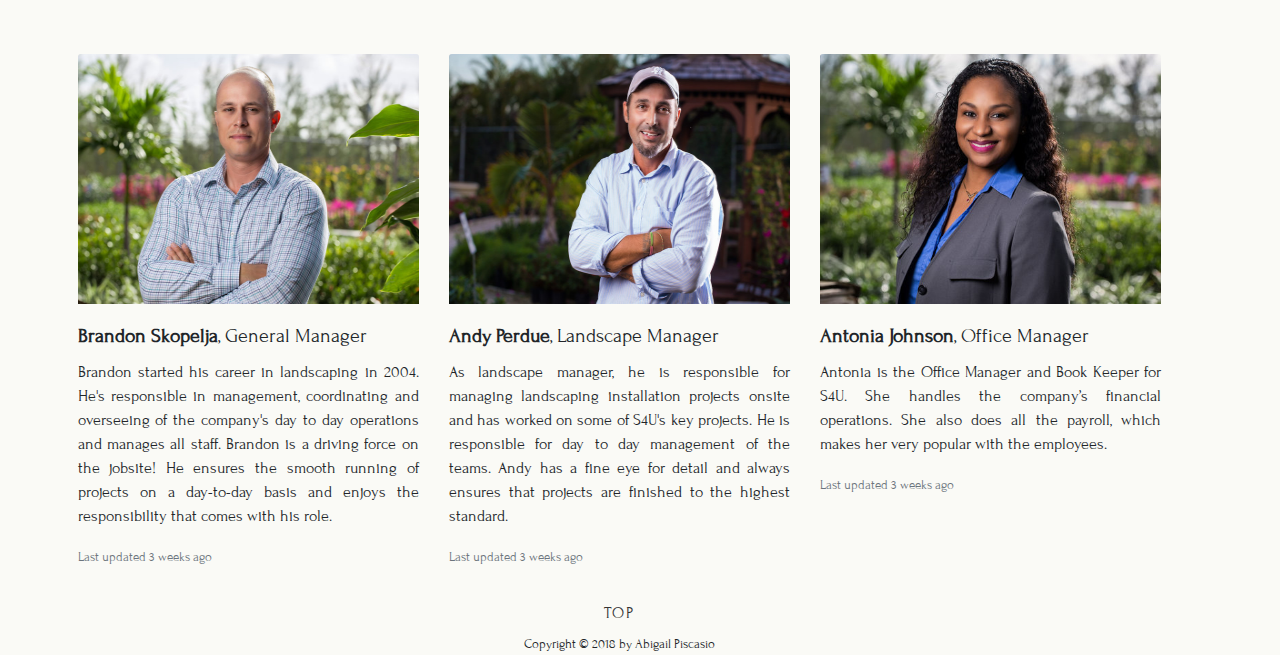
==== commit 26ea295c: "capstone1 update" ====
--- a/about.html
+++ b/about.html
@@ -56,9 +56,9 @@
 						<li class="nav-item">
 							<a class="nav-link" href="gallery.html">Gallery</a>
 						</li>
-						<li class="nav-item">
+						<!-- <li class="nav-item">
 							<a class="nav-link" href="testimonials.html">Testimonials</a>
-						</li>
+						</li> -->
 					</ul>
 				</div> <!-- end navbar items -->
 
@@ -150,7 +150,7 @@
 								<div class="card-body">
 							    	<h5 class="card-title"><strong>Brandon Skopelja</strong>, General Manager</h5>
 							    	<p class="card-text text-justify">Brandon started his career in landscaping in 2004. He's responsible in management, coordinating and overseeing of the company's day to day operations and manages all staff. Brandon is a driving force on the jobsite! He ensures the smooth running of projects on a day-to-day basis and enjoys the responsibility that comes with his role.</p>
-								    <p class="card-text"><small class="text-muted">Last updated 3 mins ago</small></p>	
+								    <p class="card-text"><small class="text-muted">Last updated 3 weeks ago</small></p>	
 							    </div>
 							</div>
 
@@ -159,7 +159,7 @@
 								<div class="card-body">
 							    	<h5 class="card-title"><strong>Andy Perdue</strong>, Landscape Manager</h5>
 							    	<p class="card-text text-justify">As landscape manager, he is responsible for managing landscaping installation projects onsite and has worked on some of S4U's key projects. He is responsible for day to day management of the teams. Andy has a fine eye for detail and always ensures that projects are finished to the highest standard.
-								    <p class="card-text"><small class="text-muted">Last updated 3 mins ago</small></p>	
+								    <p class="card-text"><small class="text-muted">Last updated 3 weeks ago</small></p>	
 							    </div>
 							</div>
 
@@ -168,7 +168,7 @@
 								<div class="card-body">
 							    	<h5 class="card-title"><strong>Antonia Johnson</strong>, Office Manager</h5>
 							    	<p class="card-text text-justify">Antonia is the Office Manager and Book Keeper for S4U. She handles the company’s financial operations. She also does all the payroll, which makes her very popular with the employees.</p>
-								    <p class="card-text"><small class="text-muted">Last updated 3 mins ago</small></p>	
+								    <p class="card-text"><small class="text-muted">Last updated 3 weeks ago</small></p>	
 							    </div>
 							</div>
 							
--- a/assets/css/style.css
+++ b/assets/css/style.css
@@ -13,109 +13,141 @@
 	height: 100vh;
 }
 
-.jumbotron hr {
-	background-color: #fff;
-}
-
 #jumbo-land {
-	height: 100vh;
+	height: 100%;
 	width: 100%;
 	margin: 0 auto;
-	padding-top: 15%;
 	border-radius: 0; /*bec jumbotron is rounded*/
-	background-image: url(../images/bg.jpg);
+	background-image: url(../images/bg10.jpg);
 	background-repeat: no-repeat;
 	background-size: cover;
 	background-position: center;
 	text-align: center;
-}
-
-#h1font {
-	padding: 15px 0 15px 0;
-	color: #fff;
+	position: relative;
+}
+
+#logo1 {
 	font-family: 'Sacramento', cursive;
+	font-size: 6.5em;
+	font-weight: bolder;
+	color: #fffbf1;
+	text-shadow: 5px 5px #333;
+	text-decoration: none;
+	letter-spacing: -3px;
+	margin: 0;
+	position: absolute;
+	top: 40%;
+	left: 50%;
+	transform: translateX(-50%) translateY(-50%);
+	z-index: 888;
+}
+
+/*------------------------------------------ start tipsy -----------------------------------------------*/
+
+#logo1:before,
+#logo1:after {
+  content: '';
+  padding: .9em .4em;
+  position: absolute;
+  left: 50%;
+  width: 100%;
+  top: 50%;
+  display: block;
+  border: 15px solid green;
+  transform: translateX(-50%) translateY(-50%) rotate(0deg);
+  animation: 10s infinite alternate ease-in-out tipsy;
+}
+
+#logo1:before {
+  border-color: #b5b173 #b5b173 rgba(0, 0, 0, 0) rgba(0, 0, 0, 0);
+  z-index: -1;
+}
+
+#logo1:after {
+  border-color: rgba(0, 0, 0, 0) rgba(0, 0, 0, 0) #b5b173 #b5b173;
+  box-shadow: 25px 25px 25px rgba(46, 46, 49, .8);
+}
+
+
+@keyframes tipsy {
+  0 {
+    transform: translateX(-50%) translateY(-50%) rotate(0deg);
+  }
+  100% {
+    transform: translateX(-50%) translateY(-50%) rotate(360deg);
+  }
+}
+
+/*------------------------------------------ end tipsy -----------------------------------------------*/
+
+.jumbotron #p-text {
+	background-color: rgba(255,255,255, 0.8);
+	padding: 30px 40px 30PX 40px;
+	width: 38%;
+	color: #333;
+	letter-spacing: 5px;
+	font-weight: bolder;
+	z-index: 889;
+	position: absolute;
+    top: 70%;
+    left: 50%;
+    transform: translate(-100%, 50%);
+}
+
+#logo-fab {
+	font-family: 'Sacramento', cursive;
+	color: #7d8b5a;
 	font-size: 7em;
 	font-weight: bolder;
-	text-shadow: 5px 5px #333;
-/*	-webkit-text-stroke: 1px #333;*/
-}
-
-#h1font:hover {
-	color: #333;
+	text-shadow: 5px 5px #fff;	
+    z-index: 890;
+    position: absolute;
+    left: 80%;
+    top: 50%;
+    transform: translate(50%, -41%);
+}
+
+#logo-fab:hover {
+	/*color: #b5b173;*/
+	color: #98ada4;
 	text-shadow: 5px 5px #fff;
 }
 
-#logoh1 a {
-	font-family: 'Sacramento', cursive;
-	color: #fff;
-	font-size: 6em;
-	font-weight: bolder;
-	text-shadow: 5px 5px #333;
-}
-
-#logoh1 a:hover {
-	/*color: #b5b173;*/
-	color: #333;
-	text-shadow: 5px 5px #fff;
-}
-
-a:hover {
-	color: #5b6762;
-	text-decoration: underline;
-}
-
-.jumbotron p {
-	background-color: rgba(255,255,255, 0.9);
-	margin-top: 220px;
-	padding: 10px 0 10px 0;
-	width: 70%;
-	color: #7d8b5a;
-	top: 50%;
-	left: 50%;
-	transform: translate(-50%, -100%);
-	position: absolute;
-	letter-spacing: 5px;
-	font-weight: bolder;
-	border-radius: 10px;
-}
-
-#indextohome a {
-	text-decoration: none;
-	color: #fff;
-	font-weight: bolder;
-	letter-spacing: 2px;
-}
-
-#indextohome {
-	background-color: #98ada4;
-	color: white;
-	border-top: 3px solid #fafaf6;
-	border-left: 3px solid #fafaf6;
-	border-bottom: 1px solid gray;
-	border-right: 1px solid gray;
-	padding: 10px 30px 10px 30px;
-	border-radius: 20px;
-	position: absolute;
-	top: 80%;
-	left: 50%;
-	transform: translate(-50%, 0);
-}
-
-#indextohome:hover {
-	background-color: #5b6762;
-	color: white;
-	border-top: 3px solid #fafaf6;
-	border-left: 3px solid #fafaf6;
-	border-bottom: 1px solid gray;
-	border-right: 1px solid gray;
-	padding: 10px 30px 10px 30px;
-	border-radius: 20px;
-}
-
-#indextohome a {
-	letter-spacing: 5px;
-	font-weight: bold;
-}
+@media only screen and (max-width: 400px) {
+
+	#logo1 {
+		font-size: 5em;
+	}
+
+	.jumbotron #p-text {
+		font-size: 2em;
+		transform: translate(-100%, 10%);
+	}
+
+	.jumbotron #logo-fab {
+		font-size: 2em;
+	}
+
+}
+
+
+/*tablet styles*/
+@media only screen and (min-width: 401px) and (max-width: 960px) {
+
+	#logo1 {
+		font-size: 5em;
+	}
+
+	.jumbotron #p-text {
+		font-size: 3em;
+		transform: translate(-100%, 10%);
+	}
+
+	.jumbotron #logo-fab {
+		font-size: 2em;
+	}
+}
+
 
 
 /*end of landing page*/
@@ -180,7 +212,7 @@
 }
 
 .home-land {
-	width: 85% !important;
+	width: 90% !important;
 	margin: 0 auto;
 }
 
@@ -194,8 +226,8 @@
 @media only screen and (max-width: 400px) {
 
 	#carouselSlides .carousel-inner img {
-		max-height: 300px;
-	}	
+		height: 295px !important;
+	}
 }
 
 
@@ -215,6 +247,9 @@
 	font-weight: 700;
 } /*navbar-brand*/
 
+.navbar-brand:hover {
+	color: #5b6762;
+}
 
 .nav-link {
 	letter-spacing: 2px;
@@ -222,6 +257,10 @@
 	font-size: 20px;
 	text-transform: uppercase;
 } /*navbar menu*/
+
+.nav-link:hover {
+	color: #5b6762;
+}
 
 #navbar-nav .active {
 	font-weight: bold;
@@ -362,6 +401,11 @@
 	text-decoration-line: none;
 }
 
+.intro p,
+.intro1 p {
+	font-size: 20px;
+}
+
 .intro1 {
 	text-align: center;
 }
@@ -372,8 +416,8 @@
 }
 
 .intro1-img {
-	width: 80%;
-	height: 400px;
+	width: 90%;
+	height: 430px;
 }
 
 .intro1-start {
@@ -462,7 +506,7 @@
 }
 
 #disclaimer {
-	width: 80%;
+	width: 90%;
 	text-align: left;
 }
 
@@ -489,7 +533,7 @@
 }
 
 .about-land {
-	width: 85%;
+	width: 90%;
 	margin: 0 auto;
 	font-family: 'Kristi' cursive;
 }
@@ -504,7 +548,7 @@
 } /*navbar-brand*/
 
 #aboutSlides .carousel-inner img {
-	height: 400px;
+	height: 450px;
 	width: 100%;
 }
 
@@ -559,9 +603,11 @@
 	}
 	#mvsection {
 		margin-top: 90px;
+		padding-left: 0 !important;
+		padding-right: 0 !important;
 	}
 	.team1 .card-img-top {
-		width: 85%;
+		width: 100%;
 		align-items: center;
 	}
 }
@@ -573,11 +619,12 @@
 }
 
 .teamsection {
-	background-image: url(../images/bg5.jpg);
+	background-image: url(../images/bg17.jpg);
 	height: 200px;
 	background-position: bottom;
 	background-size: cover;
 	background-attachment: fixed;
+	margin: 0 auto;
 }
 
 #aboutheader {
@@ -587,6 +634,13 @@
 	margin-bottom: 60px;
 	text-shadow: 2px 2px 5px #333;
 	/*text-shadow: 0 0 3px #FF0000, 0 0 5px #0000FF;*/
+}
+
+@media only screen and (max-width: 400px) {
+	#aboutheader {
+		margin-top: 0;
+		margin-bottom: 0;
+	}
 }
 
 .team1 .card {
@@ -602,7 +656,8 @@
 }
 
 .team1 .card-img-top {
-	max-height: 200px;
+	height: 250px;
+	max-height: 250px;
 }
 
 
@@ -611,7 +666,7 @@
 /*-----------------------start of contact page-------------------------*/
 .contact-land {
 	height: 100vh;
-	width: 85%;
+	width: 90%;
 	margin: 0 auto;
 }
 
@@ -620,7 +675,7 @@
 	width: 99%;
 	height: 200px;
 	margin: 0 auto;
-	background-image: url(../images/bg8.png);
+	background-image: url(../images/bg8.jpg);
 	background-position: bottom;
 	background-size: cover;
 	background-attachment: fixed;
@@ -716,7 +771,7 @@
 
 .contact-details > small {
 	font-size: 16px;
-	width: 80%;
+	width: 90%;
 	text-align: center;
 }
 
@@ -767,7 +822,8 @@
 	width: 99%;
 	height: 200px;
 	margin: 0 auto;	
-	background-image: url(../images/bg9.jpg);
+	background-image: url(../images/bg9.png);
+	background-position: bottom;
 	background-size: cover;
 	background-attachment: fixed;
 }
@@ -818,6 +874,11 @@
 #head-gall {
 	text-transform: uppercase;
 	letter-spacing: 0.5em;
+}
+
+.breadcrumb {
+	padding-left: 0;
+	padding-right: 0;
 }
 
 .breadcrumb-item > a {
@@ -840,6 +901,7 @@
  margin: 0 auto;
  max-width: 720px;
  max-height: 960px;
+
 }
 
 .gallery-items .card-img-top {
@@ -861,7 +923,7 @@
 
 .modal-content {
 	border-radius: 10px;
-	background-color: #eae6d2; 
+	background-color: #eae6d2;
 }
 
 .modal-content .btn {
@@ -882,6 +944,65 @@
 	border-radius: 20px;
 }
 
+#testimonial-container {
+	width: 100%;
+	height: 600px;
+	background-color: #b5b173;
+	margin: 0 auto;
+	margin: 0;
+	padding: 0;
+	border-radius: 10px;
+	z-index: 200;
+}
+
+#h2testimonial {
+	font-size: 24px;
+	background-color: #fafaf6;
+	margin-top: 40px;
+}
+
+#testimonial-container .carousel-item {
+	width: 100%;
+	margin: auto;
+}
+
+@media only screen and (max-width: 400px) {
+	#testimonial-container {
+		height: 600px;
+	}
+
+	.modal-content {
+		max-width: 338px;	
+	}
+}
+
+@media only screen and (min-width: 401px) and (max-width: 960px) {
+	.card-img-top {
+		width: 100%;
+		max-height: 120px;
+	}
+
+	#testimonial-container {
+		height: 850px;
+	}
+
+	#testimonial-container .card-text {
+		font-size: 12px;
+	}
+}
+
+#testimonial-container .card-text {
+	width: 90%;
+	color: white;
+	font-weight: bold;
+	font-size: 20px;
+}
+
+#testimonial-container .card {
+	background-color: transparent;
+	border: none;
+}
+
 
 /*end of gallery*/
 
@@ -920,6 +1041,13 @@
 }
 
 
+
+
+/*body {
+  font-family: helvetica, arial, sans-serif;
+  background-color: #2e2e31;
+}*/
+
 /*mobile styles*/
 @media only screen and (max-width: 400px) {
 
@@ -974,7 +1102,7 @@
 	}
 
 	.navbar-brand {
-		font-size: 24px;
+		font-size: 26px;
 		letter-spacing: 0;
 	}
 
@@ -993,9 +1121,15 @@
 		margin-bottom: 30px;
 	}
 
+	#jumbobg {
+		background-position: bottom;
+	}
+
 	.intro1 {
 		width: 100% !important;
 		margin: 0 auto;
+		padding-left: 0;
+		padding-right: 0;
 	}
 
 	.intro1 > .row {
@@ -1073,6 +1207,11 @@
 		background-attachment: fixed;
 	}
 
+	.left-contact {
+		padding-left: 0;
+		padding-right: 0;
+	}
+
 	.right-contact {
 		width: 100%;
 		text-align: center;
@@ -1098,15 +1237,6 @@
 /*tablet styles*/
 @media only screen and (min-width: 401px) and (max-width: 960px) {
 
-	#logoh1 {
-		transform: translate(0%, 75%);
-		/*position: absolute;*/
-	}
-
-	.jumbotron p {
-		margin-top: 250px;
-	}
-
 	#navbar {
 		padding-top: 30px;
 	}
@@ -1116,6 +1246,10 @@
 		font-size: 18px;
 	} /*navbar menu*/
 
+	#jumbobg {
+		background-position: bottom;
+	}
+
 /*home page*/
 	.intro1-start {
 		margin-top: 75px;
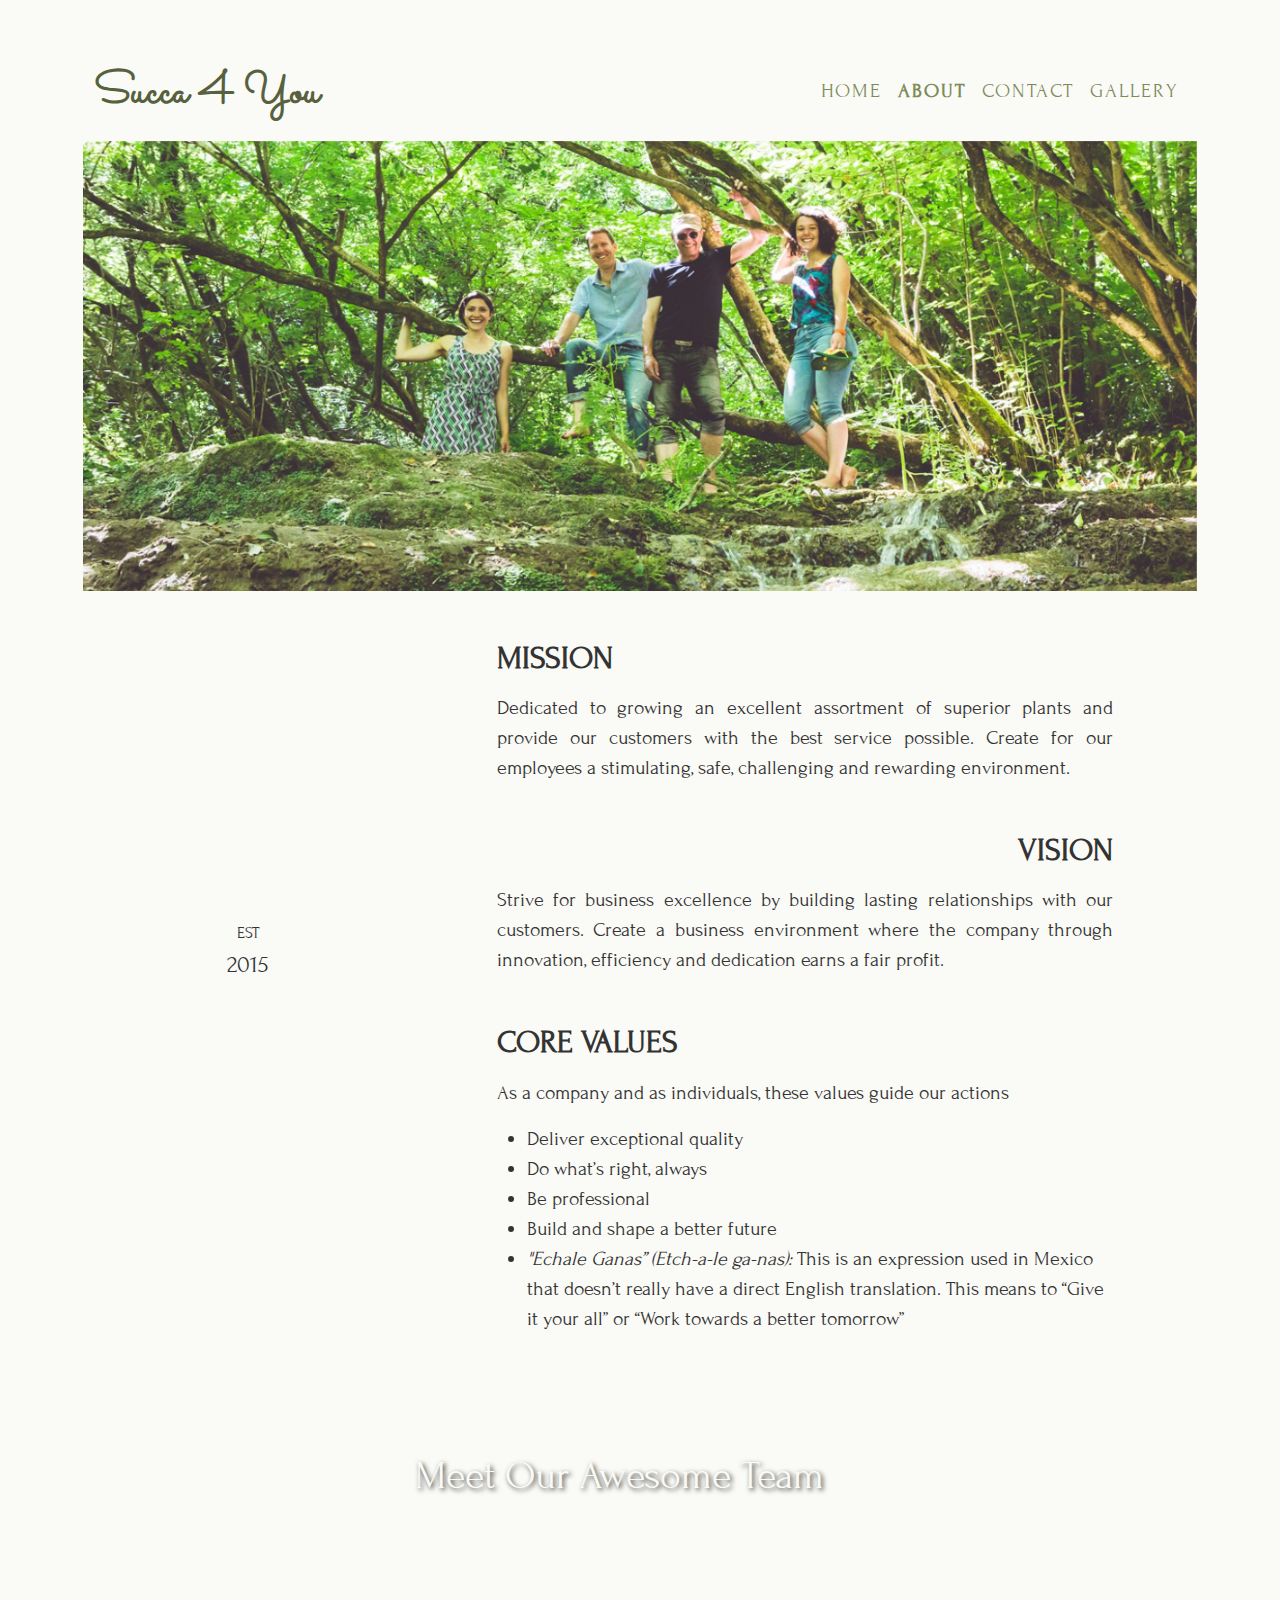
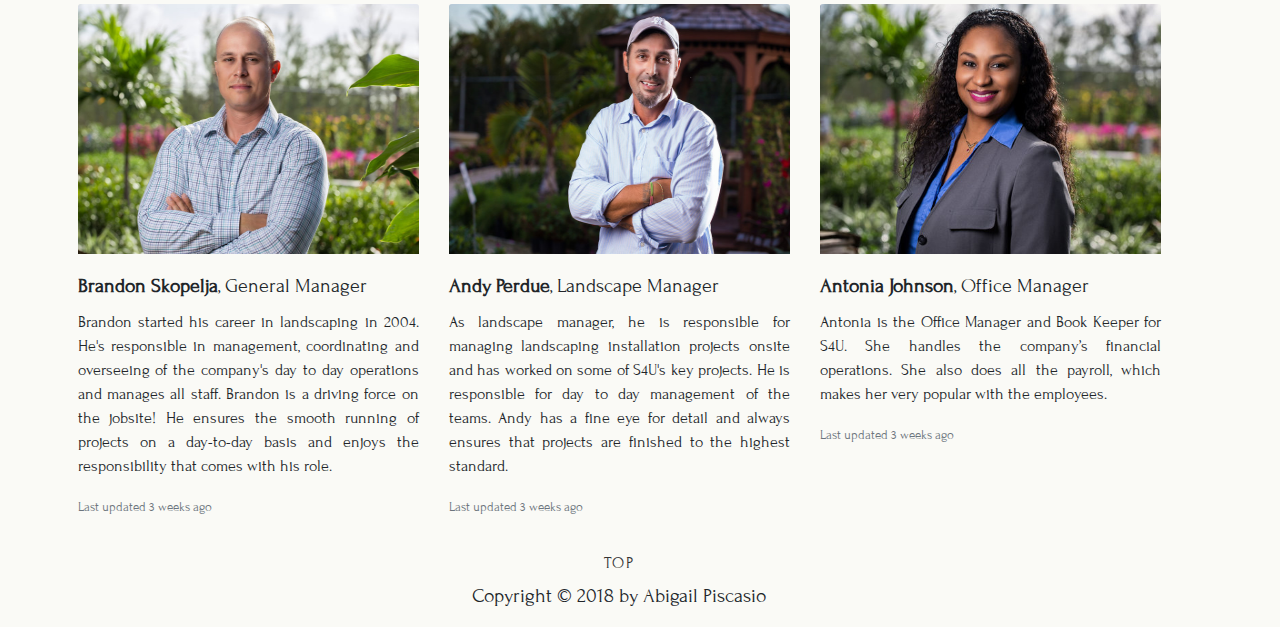
==== commit 1fd6d857: "capstone1 update" ====
--- a/about.html
+++ b/about.html
@@ -192,6 +192,16 @@
 						<div class="copyright">
 							 <small>Copyright &copy; 2018 by Abigail Piscasio</small>
 						</div>
+						<div id="disclaimer">
+							<button type="button" class="btn btn-lg btn-danger fontdarkolive" data-toggle="popover" data-placement="top" title="DISCLAIMER:" data-content="No copyright infringement is intended. This is only for educational purposes and not for profit. Some asset/s used are not owned by the developer/s unless otherwise stated; the credit goes to the owner."><i class="fas fa-exclamation-circle"></i></button>
+						</div>
+
+						<script>
+							$(function () {
+							  $('[data-toggle="popover"]').popover()
+						})
+						</script>
+						
 					</footer> <!-- end of footer -->
 
 				</section> <!-- end of team section-->
--- a/assets/css/style.css
+++ b/assets/css/style.css
@@ -88,10 +88,10 @@
 	letter-spacing: 5px;
 	font-weight: bolder;
 	z-index: 889;
-	position: absolute;
-    top: 70%;
+	position: relative;
+    top: 50%;
     left: 50%;
-    transform: translate(-100%, 50%);
+    transform: translate(-100%, 250%);
 }
 
 #logo-fab {
@@ -102,9 +102,9 @@
 	text-shadow: 5px 5px #fff;	
     z-index: 890;
     position: absolute;
-    left: 80%;
+    left: 50%;
     top: 50%;
-    transform: translate(50%, -41%);
+    transform: translate(170%, -40%);
 }
 
 #logo-fab:hover {
@@ -121,30 +121,35 @@
 
 	.jumbotron #p-text {
 		font-size: 2em;
-		transform: translate(-100%, 10%);
+		transform: translate(-60%, 90%);
+	    padding-left: 20px;
+	    width: 70%;
+	}
+
+	.jumbotron #logo-fab {
+	    font-size: 2em;
+	    transform: translate(99%, -40%);
+	}
+
+}
+
+
+/*tablet styles*/
+@media only screen and (min-width: 401px) and (max-width: 960px) {
+
+	#logo1 {
+		font-size: 5em;
+	}
+
+	.jumbotron #p-text {
+		font-size: 3em;
+		width: 60%;
+		transform: translate(-65%, 100%);
 	}
 
 	.jumbotron #logo-fab {
 		font-size: 2em;
-	}
-
-}
-
-
-/*tablet styles*/
-@media only screen and (min-width: 401px) and (max-width: 960px) {
-
-	#logo1 {
-		font-size: 5em;
-	}
-
-	.jumbotron #p-text {
-		font-size: 3em;
-		transform: translate(-100%, 10%);
-	}
-
-	.jumbotron #logo-fab {
-		font-size: 2em;
+		transform: translate(135%, -40%);
 	}
 }
 
@@ -237,7 +242,7 @@
 }
 
 #navbar {
-	padding-top: 100px;
+	padding-top: 50px;
 }
 
 .navbar-brand {
@@ -452,6 +457,11 @@
 	margin-top: 35vh;
 }
 
+#intro2 img {
+	-webkit-transition: all 1s; /* For Safari 3.1 to 6.0 */
+    transition: all 1s;
+}
+
 #intro2 img:hover {
 	transform: scale(1.2);
 	z-index: 500;
@@ -489,12 +499,13 @@
 	position: relative;
 }
 
-#footersection > small {
+#footersection small {
 	background-color: #fafaf6;
-	font-size: 16px;
+	font-size: 20px;
 	padding-top: 20px;
 	padding-bottom: 20px;
 	text-align: center;
+	z-index: -2;
 }
 
 .copyright{
@@ -505,20 +516,32 @@
 	transform: scale(1.5);
 }
 
-#disclaimer {
-	width: 90%;
-	text-align: left;
-}
-
-@media only screen and (min-width: 960px) {
-	.contact {
-		font-size: 32px;
-		text-align: center;
-		z-index: 2;
-	    position: absolute;
-	    right: 0px;
-	    top: 0px;
-	}
+#disclaimer button {
+	float: left;
+	background-color: transparent !important;
+	border: none;
+	color: #7d8b5a !important;
+	padding: 0 !important;
+	font-size: 32px;
+	text-align: center;
+	z-index: 655;
+    position: absolute;
+    left: 0px;
+    top: 0px;
+}
+
+
+#disclaimer button:hover {
+	transform: scale(1.5);
+}
+
+.contact {
+	font-size: 32px;
+	text-align: center;
+	z-index: 2;
+    position: absolute;
+    right: 0px;
+    top: 0px;
 }
 
 
@@ -909,6 +932,11 @@
 	height: 300px;
 }
 
+.gallery-land .gallery-items {
+	-webkit-transition: all 1s; /* For Safari 3.1 to 6.0 */
+    transition: all 1s;
+}
+
 .gallery-land .gallery-items:hover {
 	transform: scale(1.3);
 	z-index: 499;
@@ -1171,6 +1199,10 @@
 		text-align: center;
 	}
 
+	#footersection small {
+		font-size: 14px;
+	}
+
 	.copyright{
 		width: 100%;
 		margin: 0 auto;
@@ -1179,8 +1211,13 @@
 	}
 
 	.contact {
-		font-size: 32px;
+		font-size: 28px;
 		text-align: center;
+		top: 25px;
+	}
+
+	#disclaimer button {
+		top: 25px;
 	}
 
 /*about page*/
@@ -1281,4 +1318,9 @@
 		text-align: center;
 	}
 
+	#footersection small {
+		font-size: 16px;
+	    padding-right: 30px;
+	}
+
 }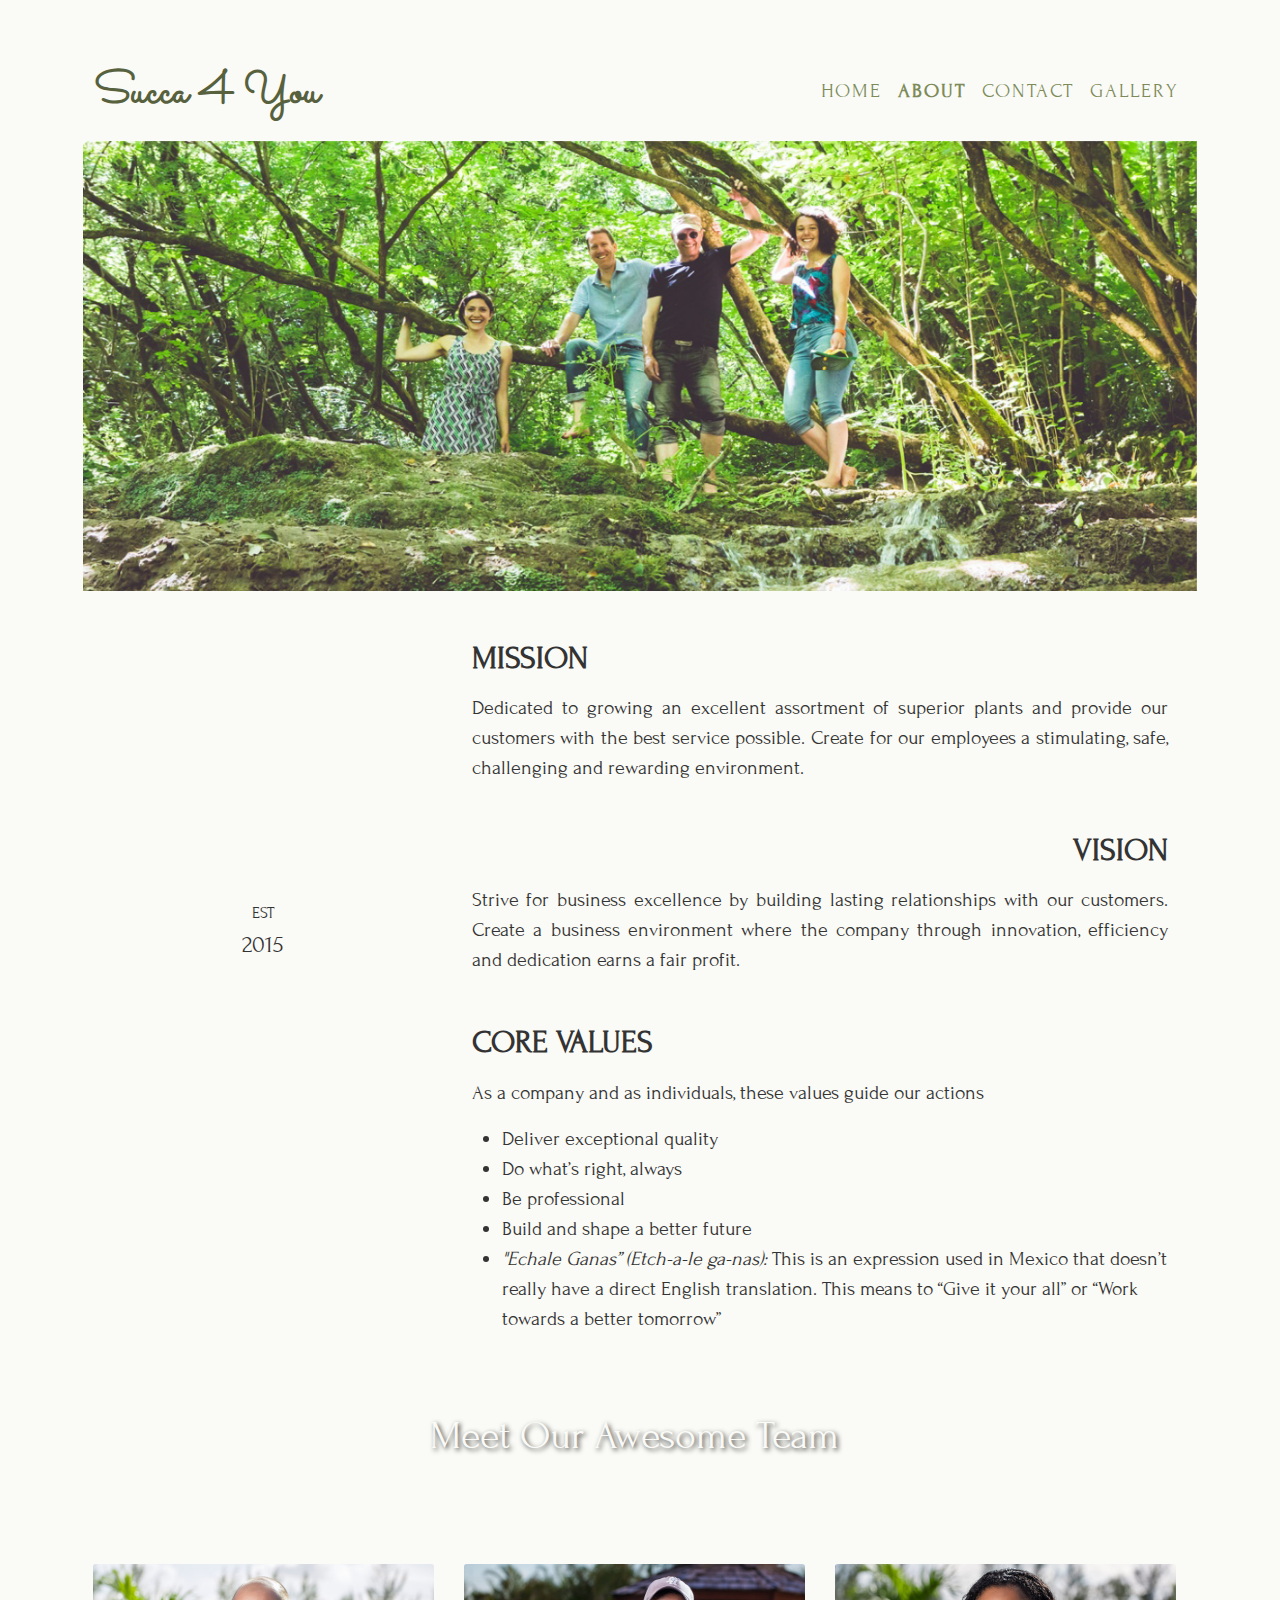
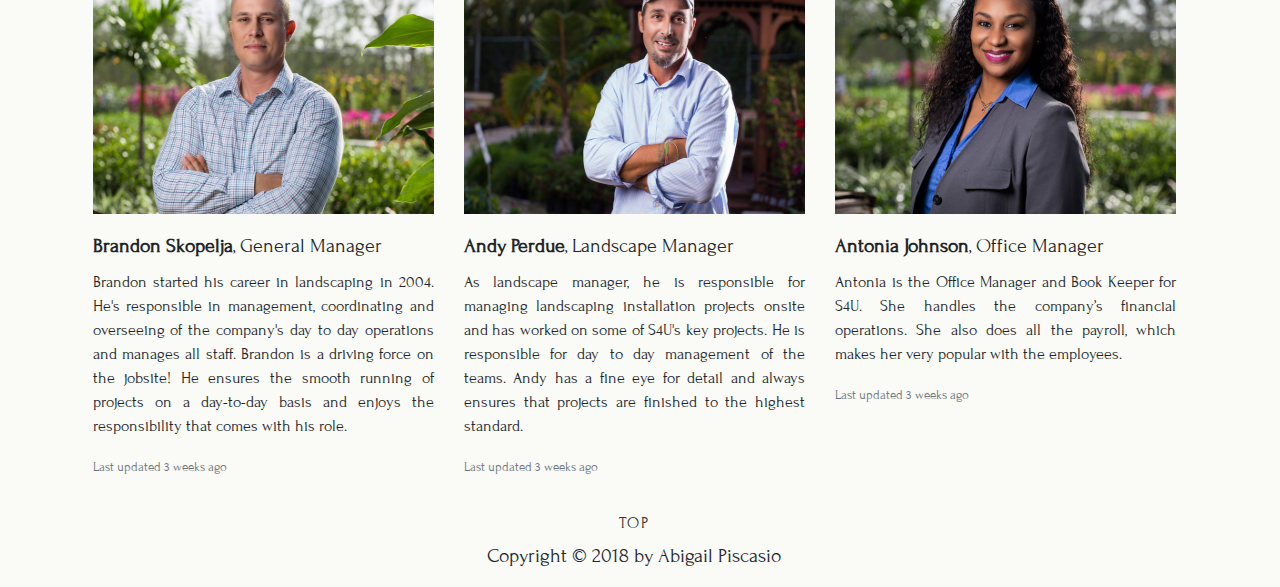
==== commit c727ed99: "capstone1 update" ====
--- a/about.html
+++ b/about.html
@@ -109,7 +109,7 @@
 					<i class="fas fa-spa"></i>
 				</div>
 				<div class="col-lg-8">
-					<section id="mvsection" class="p-5">
+					<section id="mvsection" class="p-2 pt-5">
 						<h2 class="about-tags mb-3"> Mission </h2>
 
 						<p class="text-justify mb-5">Dedicated to growing an excellent assortment of superior plants and provide our customers with the best service possible. Create for our employees a stimulating, safe, challenging and rewarding environment.</p>
--- a/assets/css/style.css
+++ b/assets/css/style.css
@@ -121,14 +121,14 @@
 
 	.jumbotron #p-text {
 		font-size: 2em;
-		transform: translate(-60%, 90%);
+		transform: translate(-48%, 90%);
 	    padding-left: 20px;
-	    width: 70%;
+	    width: 72%;
 	}
 
 	.jumbotron #logo-fab {
 	    font-size: 2em;
-	    transform: translate(99%, -40%);
+	    transform: translate(100%, -40%);
 	}
 
 }
@@ -150,6 +150,53 @@
 	.jumbotron #logo-fab {
 		font-size: 2em;
 		transform: translate(135%, -40%);
+	}
+
+	.intro1 {
+		width: 100%;
+		align-content: center;
+		align-items: center;
+		text-align: center;
+	}
+
+	.intro1 .row {
+		/*margin-left: 5px;*/
+		padding-right: 0px;
+		padding-left: 0;
+	}
+}
+
+@media only screen and (min-width: 414px) and (max-width: 736px) {
+
+	#logo1 {
+		font-size: 5em;
+	}
+
+	.jumbotron #p-text {
+		font-size: 3em;
+		width: 65%;
+		padding-left: 20px;
+		transform: translate(-55%, 100%);
+	}
+
+	.intro1 {
+		width: 100%;
+		margin: 0 auto;
+	}
+
+	.jumbotron #logo-fab {
+		font-size: 2em;
+		transform: translate(58%, -40%);
+	}
+
+	.intro1 .row {
+		margin-right: 0 !important;
+	}
+
+	#intro1 img {
+		padding: 0;
+		width: 100%;
+		height: 100%;
 	}
 }
 
@@ -234,7 +281,6 @@
 		height: 295px !important;
 	}
 }
-
 
 #carouselSlides {
 	width: 99%;
@@ -555,7 +601,7 @@
 	background-color: transparent;
 }
 
-.about-land {
+#about-land {
 	width: 90%;
 	margin: 0 auto;
 	font-family: 'Kristi' cursive;
@@ -564,6 +610,7 @@
 .about-section {
 	width: 99%;
 	height: 200px;
+	margin: 0;
 }
 
 #about-land .navbar-brand {
@@ -624,11 +671,17 @@
 	.est > h6 {
 		margin-top: 50px;
 	}
+
 	#mvsection {
 		margin-top: 90px;
 		padding-left: 0 !important;
 		padding-right: 0 !important;
 	}
+
+	#mvsection h2 {
+		font-size: 26px;
+	}
+
 	.team1 .card-img-top {
 		width: 100%;
 		align-items: center;
@@ -661,7 +714,7 @@
 
 @media only screen and (max-width: 400px) {
 	#aboutheader {
-		margin-top: 0;
+		margin: 0 !important;
 		margin-bottom: 0;
 	}
 }
@@ -877,6 +930,11 @@
 
 	.modal-container h4 {
 		margin-top: 0;
+		font-size: 24px;
+	}
+
+	.breadcrumb a {
+		font-size: 20px;
 	}
 }
 
@@ -946,6 +1004,15 @@
 	.card-img-top {
 		width: 100%;
 		max-height: 120px;
+	}
+
+	.modal-container h4 {
+		margin-top: 0;
+		font-size: 26px;
+	}
+
+	.breadcrumb a {
+		font-size: 20px;
 	}
 }
 
@@ -1126,7 +1193,8 @@
 	}
 
 	#navbar {
-		padding-top: 30px;
+		/*padding-top: 30px;*/
+		padding: 30px 0 0 0;
 	}
 
 	.navbar-brand {
@@ -1151,6 +1219,14 @@
 
 	#jumbobg {
 		background-position: bottom;
+	}
+
+	.homeintro h2 {
+		font-size: 28px;
+	}
+
+	.homeintro h4 {
+		font-size: 22px;
 	}
 
 	.intro1 {
@@ -1163,6 +1239,7 @@
 	.intro1 > .row {
 		width: 100%;
 		padding: 0;
+		margin: 0 !important;
 		margin: 0 auto;
 	}
 
@@ -1224,6 +1301,7 @@
 	.about-section {
 		width: 100%;
 		margin: 0 auto;
+		text-align: center;
 	}
 
 	.about-land {
@@ -1278,6 +1356,10 @@
 		padding-top: 30px;
 	}
 
+	.navbar-brand {
+		font-size: 24px;
+	}
+
 	.nav-link {
 		letter-spacing: 2px;
 		font-size: 18px;
@@ -1299,6 +1381,7 @@
 	.contact {
 		font-size: 32px;
 		text-align: center;
+		margin-top: 20px;
 	}
 
 /*contact page*/
@@ -1316,6 +1399,10 @@
 	.contact-submit {
 		width: 100%;
 		text-align: center;
+	}
+	
+	#disclaimer button {
+		margin-top: 20px;
 	}
 
 	#footersection small {
